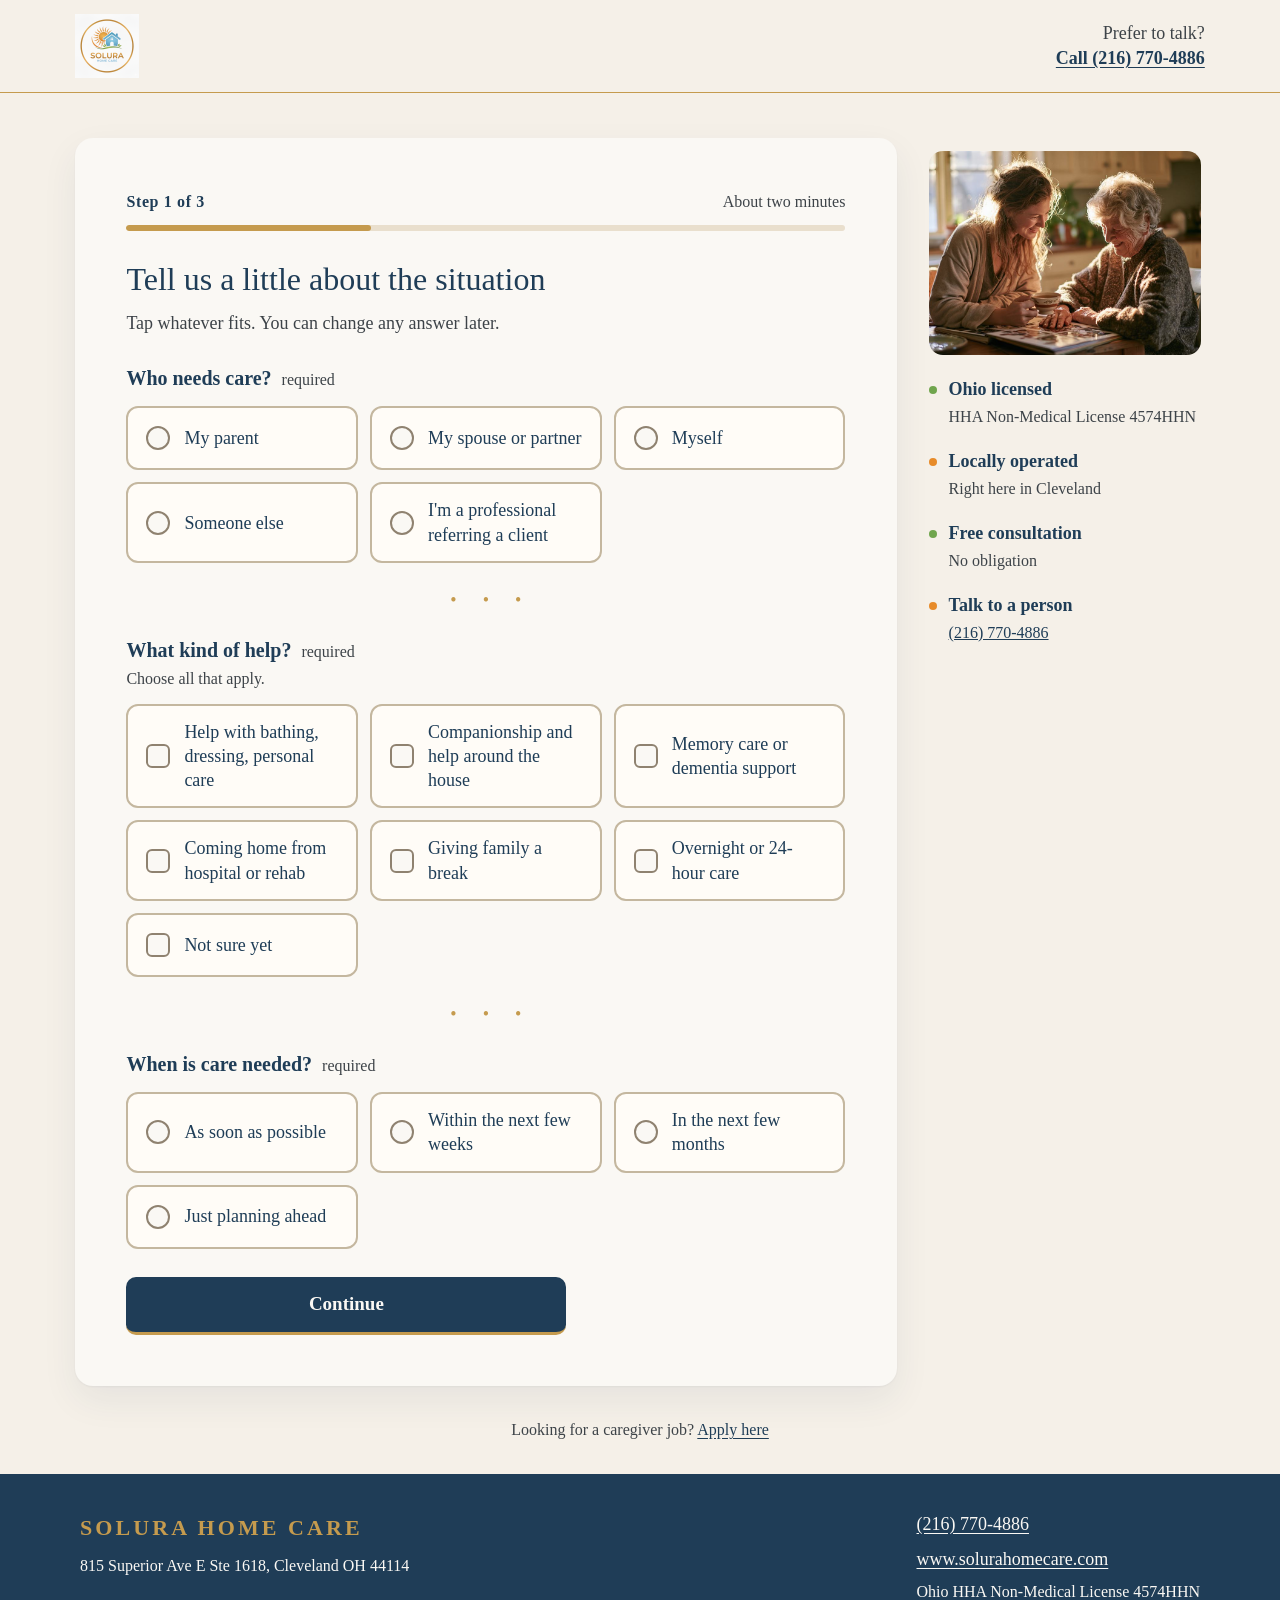
==== care/index.html @ 828681bd "Consent by submitting, in small print (B-1007-117) The opt-in text-updates checkbox is gone. A small" ====
<!DOCTYPE html>
<html lang="en">
<head>
<meta charset="utf-8">
<meta name="viewport" content="width=device-width, initial-scale=1">
<title>Care Inquiry | Solura Home Care</title>
<meta name="description" content="Tell us a little about the situation and a real person from our Cleveland office will reach out, usually the same day.">
<meta name="robots" content="noindex">
<style>
  *, *::before, *::after { box-sizing: border-box; }
  html { -webkit-text-size-adjust: 100%; }
  body { margin: 0; background: #f5f0e8; color: #3d4348; font-family: Georgia, 'Times New Roman', serif; font-size: 18px; line-height: 1.6; }
  a { color: #1f3d57; } a:hover { color: #183148; }
  [hidden] { display: none !important; }

  .hdr { max-width: 1232px; margin: 0 auto; padding: 14px clamp(16px, 4vw, 56px); display: flex; flex-wrap: wrap; align-items: center; justify-content: space-between; gap: 10px 24px; }
  .hdr img { display: block; width: clamp(124px, 13vw, 172px); height: auto; }
  .hdr p { margin: 0; font-size: 18px; line-height: 1.4; text-align: right; }
  .hdr a { font-weight: bold; text-decoration: underline; text-underline-offset: 3px; }
  .goldline { height: 1px; background: #C59B4E; }

  main { max-width: 1232px; margin: 0 auto; padding: clamp(16px, 3.5vw, 48px) clamp(16px, 4vw, 56px) 28px; display: flex; flex-wrap: wrap; gap: 28px; align-items: flex-start; }
  .card { flex: 999 1 560px; min-width: 0; background: #faf8f4; border-radius: 18px; padding: clamp(22px, 4vw, 52px); box-shadow: 0 1px 2px rgba(31,61,87,.05), 0 14px 36px rgba(31,61,87,.07); display: flex; flex-direction: column; gap: 28px; }
  .screen { display: flex; flex-direction: column; gap: 28px; }

  .steprow { display: flex; flex-wrap: wrap; align-items: center; justify-content: space-between; gap: 12px; }
  .stepmeta { display: flex; flex-wrap: wrap; justify-content: space-between; align-items: baseline; gap: 8px 16px; }
  .steplabel { font-size: 16px; font-weight: bold; letter-spacing: .04em; color: #1f3d57; }
  .stephint { font-size: 16px; }
  .bar { height: 6px; background: #e9dfcd; border-radius: 999px; overflow: hidden; margin-top: 10px; }
  .bar > div { height: 100%; background: #C59B4E; border-radius: 999px; transition: width .4s ease; }

  h1 { margin: 0; font-size: clamp(28px, 4.5vw, 32px); line-height: 1.25; font-weight: normal; color: #1f3d57; }
  h2 { margin: 0; font-size: 24px; font-weight: normal; color: #1f3d57; }
  .sub { margin: 0; font-size: 18px; }
  fieldset { border: none; margin: 0; padding: 0; min-width: 0; }
  legend { padding: 0; margin: 0 0 14px; font-size: 20px; font-weight: bold; line-height: 1.35; color: #1f3d57; }
  legend .opt, label .opt { margin-left: 10px; font-size: 16px; font-weight: normal; color: #3d4348; }
  legend .opt2 { display: block; margin-top: 4px; font-size: 16px; font-weight: normal; color: #3d4348; }
  .dots { text-align: center; color: #C59B4E; font-size: 18px; letter-spacing: .6em; padding-left: .6em; line-height: 1; }

  .grid { display: grid; grid-template-columns: repeat(auto-fill, minmax(min(100%, 230px), 1fr)); gap: 12px; }
  .chips { display: flex; flex-wrap: wrap; gap: 12px; }
  .tap { width: 100%; min-height: 64px; display: flex; align-items: center; gap: 14px; padding: 14px 18px; border: 2px solid #c4b79f; background: #fffcf7; border-radius: 12px; color: #1f3d57; font-family: Georgia, 'Times New Roman', serif; font-size: 18px; line-height: 1.35; text-align: left; cursor: pointer; transition: background-color .15s, border-color .15s, box-shadow .15s, transform .1s; }
  .tap:hover { box-shadow: 0 0 0 1px #1f3d57; background: #fbf4e8; }
  .tap:focus-visible { outline: 3px solid #1f3d57; outline-offset: 3px; }
  .tap:active { transform: scale(.985); }
  .tap .box { flex: none; width: 24px; height: 24px; border-radius: 50%; border: 2px solid #8f8270; background: #faf8f4; display: flex; align-items: center; justify-content: center; }
  .tap.multi .box { border-radius: 6px; }
  .tap .box svg { display: none; }
  .tap[aria-pressed="true"] { border-color: #1f3d57; background: #f4e8d0; }
  .tap[aria-pressed="true"] .box { border-color: #1f3d57; background: #1f3d57; }
  .tap[aria-pressed="true"] .box svg { display: block; }
  .chip { width: auto; min-height: 48px; display: inline-flex; gap: 8px; padding: 10px 20px; border-radius: 999px; }
  .chip .tick { display: none; flex: none; }
  .chip[aria-pressed="true"] .tick { display: block; }

  .flabel { display: flex; flex-wrap: wrap; align-items: baseline; column-gap: 10px; row-gap: 6px; font-size: 18px; font-weight: bold; line-height: 1.4; color: #1f3d57; }
  .field { display: flex; flex-direction: column; gap: 8px; min-width: 0; }
  .helper { margin: 0; font-size: 16px; line-height: 1.5; }
  input[type=text], input[type=tel], input[type=email], textarea, select { width: 100%; min-height: 56px; padding: 13px 16px; font-family: Georgia, 'Times New Roman', serif; font-size: 18px; color: #1f3d57; background: #fffcf7; border: 1.5px solid #8f8270; border-radius: 10px; }
  textarea { min-height: 120px; line-height: 1.5; resize: vertical; }
  select { padding-right: 46px; cursor: pointer; -webkit-appearance: none; appearance: none; background-image: url("data:image/svg+xml,%3Csvg xmlns='http://www.w3.org/2000/svg' width='20' height='20' viewBox='0 0 24 24' fill='none' stroke='%231f3d57' stroke-width='2' stroke-linecap='round' stroke-linejoin='round'%3E%3Cpath d='m6 9 6 6 6-6'/%3E%3C/svg%3E"); background-repeat: no-repeat; background-position: right 14px center; }
  input:focus, textarea:focus, select:focus { outline: 3px solid #1f3d57; outline-offset: 2px; }
  [aria-invalid="true"] { border: 3px solid #9a4510 !important; }
  .ferr { display: flex; gap: 10px; align-items: flex-start; margin: 2px 0 0; font-size: 17px; line-height: 1.45; font-weight: bold; color: #9a4510; }
  .ferr svg { flex: none; margin-top: 1px; }
  .f2 { display: grid; grid-template-columns: repeat(auto-fit, minmax(min(100%, 220px), 1fr)); gap: 22px 20px; }

  .notice { display: flex; gap: 14px; align-items: flex-start; background: #f3ead9; border-radius: 12px; padding: 16px 18px; }
  .notice svg { flex: none; margin-top: 2px; }
  .notice p { margin: 0; font-size: 18px; line-height: 1.6; }

  .cta { width: min(100%, 440px); min-height: 58px; padding: 14px 24px; background: #1f3d57; color: #faf8f4; border: none; border-bottom: 3px solid #C59B4E; border-radius: 10px; font-family: Georgia, 'Times New Roman', serif; font-size: 19px; font-weight: bold; line-height: 1.3; cursor: pointer; }
  .cta:hover { background: #183148; }
  .cta:focus-visible { outline: 3px solid #1f3d57; outline-offset: 3px; }
  .cta:active { transform: translateY(1px); }
  .cta:disabled { opacity: .6; cursor: not-allowed; }
  .cta.wide { width: 100%; min-height: 60px; }
  .backbtn { min-height: 48px; padding: 10px 18px 10px 14px; background: transparent; border: 1.5px solid #1f3d57; border-radius: 10px; color: #1f3d57; font-family: Georgia, 'Times New Roman', serif; font-size: 18px; display: inline-flex; align-items: center; gap: 8px; cursor: pointer; }
  .backbtn:hover { background: #f1e9da; }
  .backbtn:focus-visible { outline: 3px solid #1f3d57; outline-offset: 3px; }
  .finebelow { margin: 0; text-align: center; font-size: 16px; line-height: 1.5; }

  .consentline { margin: 0; text-align: center; font-size: 13px; line-height: 1.6; color: #8a8f94; max-width: 36em; align-self: center; }

  .callbtn { width: min(100%, 440px); min-height: 62px; padding: 14px 24px; background: #1f3d57; color: #faf8f4 !important; border-bottom: 3px solid #C59B4E; border-radius: 10px; font-size: 20px; font-weight: bold; text-decoration: none; display: flex; align-items: center; justify-content: center; gap: 12px; }
  .callbtn:hover { background: #183148; }
  .steps3 { list-style: none; margin: 0; padding: 0; display: flex; flex-direction: column; gap: 14px; }
  .steps3 li { display: flex; gap: 16px; align-items: center; }
  .steps3 .n { flex: none; width: 44px; height: 44px; border-radius: 50%; background: #f4e8d0; border: 2px solid #C59B4E; display: flex; align-items: center; justify-content: center; font-size: 18px; font-weight: bold; color: #1f3d57; }
  .steps3 span:last-child { font-size: 18px; line-height: 1.5; color: #1f3d57; }
  .donephoto { width: min(100%, 520px); aspect-ratio: 16 / 9; border-radius: 14px; overflow: hidden; }
  .donephoto img { width: 100%; height: 100%; object-fit: cover; display: block; }

  aside { flex: 1 1 280px; min-width: 0; display: flex; flex-direction: column; gap: 22px; padding: clamp(4px, 1vw, 14px) 4px; }
  .trustphoto { width: 100%; aspect-ratio: 4 / 3; border-radius: 14px; overflow: hidden; }
  .trustphoto img { width: 100%; height: 100%; object-fit: cover; display: block; }
  .trust { list-style: none; margin: 0; padding: 0; display: grid; grid-template-columns: repeat(auto-fit, minmax(160px, 1fr)); gap: 18px 20px; }
  .trust li { display: flex; gap: 12px; align-items: flex-start; }
  .trust .dot { flex: none; width: 8px; height: 8px; border-radius: 50%; margin-top: 9px; }
  .trust b { display: block; font-size: 18px; line-height: 1.4; color: #1f3d57; }
  .trust small { font-size: 16px; line-height: 1.5; color: #3d4348; }

  .careers { margin: 0 auto; padding: 4px 16px 32px; text-align: center; font-size: 16px; line-height: 1.5; }
  .careers a { text-decoration: underline; text-underline-offset: 3px; }
  .sitefoot { background: #1f3d57; color: #faf8f4; padding: 36px clamp(20px, 4vw, 56px); }
  .sitefoot .in { max-width: 1120px; margin: 0 auto; display: flex; flex-wrap: wrap; justify-content: space-between; gap: 20px 40px; }
  .sitefoot .mark { margin: 0; font-size: 22px; font-weight: bold; letter-spacing: .14em; color: #C59B4E; }
  .sitefoot p, .sitefoot span { margin: 0; font-size: 16px; line-height: 1.6; color: #faf8f4; }
  .sitefoot a { color: #faf8f4; text-decoration: underline; text-underline-offset: 3px; }
  .hp { position: absolute !important; left: -10000px; width: 1px; height: 1px; overflow: hidden; }
  @media (prefers-reduced-motion: reduce) { * { transition: none !important; } }
</style>
</head>
<body>
<header class="hdr">
  <a href="https://solurahomecare.com" aria-label="Solura Home Care home" style="line-height:0"><img src="https://solurahomecare.com/wp-content/uploads/2026/01/Solura.png" alt="Solura Home Care" onerror="this.onerror=null;this.src='/logo.png';this.style.width='64px'"></a>
  <p><span style="display:block">Prefer to talk?</span><a href="tel:+12167704886">Call (216) 770-4886</a></p>
</header>
<div class="goldline"></div>

<main>
  <section class="card" aria-label="Care inquiry form">

    <div id="backrow" class="steprow" hidden>
      <button type="button" class="backbtn" id="btn-back"><svg width="16" height="16" viewBox="0 0 16 16" aria-hidden="true"><path d="M10 3L5 8l5 5" fill="none" stroke="#1f3d57" stroke-width="2" stroke-linecap="round" stroke-linejoin="round"></path></svg>Back</button>
      <span style="font-size:16px">Your answers are saved.</span>
    </div>

    <div id="progress">
      <div class="stepmeta">
        <span class="steplabel" id="steplabel">Step 1 of 3</span>
        <span class="stephint" id="stephint">About two minutes</span>
      </div>
      <div class="bar" role="progressbar" aria-label="Form progress" aria-valuemin="1" aria-valuemax="3" aria-valuenow="1"><div id="barfill" style="width:34%"></div></div>
    </div>

    <!-- STEP 1 -->
    <div class="screen" id="step1">
      <div>
        <h1>Tell us a little about the situation</h1>
        <p class="sub" style="margin-top:10px">Tap whatever fits. You can change any answer later.</p>
      </div>
      <fieldset>
        <legend>Who needs care?<span class="opt">required</span></legend>
        <div class="grid" role="radiogroup" id="g-recipient"></div>
        <div id="e-recipient"></div>
      </fieldset>
      <div class="dots" aria-hidden="true">• • •</div>
      <fieldset>
        <legend>What kind of help?<span class="opt">required</span><span class="opt2">Choose all that apply.</span></legend>
        <div class="grid" id="g-needs"></div>
        <div id="e-needs"></div>
      </fieldset>
      <div class="dots" aria-hidden="true">• • •</div>
      <fieldset>
        <legend>When is care needed?<span class="opt">required</span></legend>
        <div class="grid" role="radiogroup" id="g-timeline"></div>
        <div id="e-timeline"></div>
      </fieldset>
      <button type="button" class="cta" id="btn-next1">Continue</button>
    </div>

    <!-- STEP 2 -->
    <div class="screen" id="step2" hidden>
      <div>
        <h1>A few quick details</h1>
        <p class="sub" style="margin-top:10px">This helps us come to the call prepared.</p>
      </div>
      <div style="display:flex;flex-direction:column;gap:14px">
        <div class="field">
          <label class="flabel" for="i-zip"><span>ZIP code of the person needing care</span><span class="opt">required</span></label>
          <p class="helper">So we can match you with a caregiver nearby.</p>
          <input id="i-zip" name="zip" type="text" inputmode="numeric" maxlength="5" autocomplete="postal-code" style="max-width:200px">
          <div id="e-zip"></div>
        </div>
        <div class="notice" id="oo-area" role="status" hidden>
          <svg width="26" height="26" viewBox="0 0 26 26" aria-hidden="true"><circle cx="13" cy="13" r="11.5" fill="none" stroke="#1f3d57" stroke-width="2"></circle><path d="M13 12v6" stroke="#1f3d57" stroke-width="2.2" stroke-linecap="round"></path><circle cx="13" cy="8.2" r="1.4" fill="#1f3d57"></circle></svg>
          <p>That area may be outside where we currently provide care. Please send your request anyway, and we'll let you know what we can do or point you toward someone who can help.</p>
        </div>
      </div>
      <div class="dots" aria-hidden="true">• • •</div>
      <fieldset>
        <legend>Roughly how much help?<span class="opt">required</span></legend>
        <div class="grid" role="radiogroup" id="g-hours"></div>
        <div id="e-hours"></div>
      </fieldset>
      <div class="dots" aria-hidden="true">• • •</div>
      <fieldset>
        <legend>How will care be paid for?<span class="opt">optional</span><span class="opt2">This just helps us prepare for our call.</span></legend>
        <div class="grid" role="radiogroup" id="g-payment"></div>
      </fieldset>
      <div class="dots" aria-hidden="true">• • •</div>
      <fieldset>
        <legend style="font-size:18px">Conditions or diagnoses<span class="opt">optional</span><span class="opt2">Choose any that apply. Naming them helps us prepare.</span></legend>
        <div class="chips" id="g-cond"></div>
      </fieldset>
      <button type="button" class="cta" id="btn-next2">Continue</button>
    </div>

    <!-- STEP 3 -->
    <div class="screen" id="step3" hidden>
      <div>
        <h1>How can we reach you?</h1>
        <p class="sub" style="margin-top:10px">We'll only use this to talk with you about care.</p>
      </div>
      <div class="f2">
        <div class="field"><label class="flabel" for="i-first"><span>First name</span><span class="opt">required</span></label><input id="i-first" name="first_name" type="text" autocomplete="given-name" maxlength="60"><div id="e-first"></div></div>
        <div class="field"><label class="flabel" for="i-last"><span>Last name</span><span class="opt">required</span></label><input id="i-last" name="last_name" type="text" autocomplete="family-name" maxlength="60"><div id="e-last"></div></div>
      </div>
      <div class="field"><label class="flabel" for="i-phone"><span>Mobile phone</span><span class="opt">required</span></label><input id="i-phone" name="phone" type="tel" inputmode="tel" autocomplete="tel-national" maxlength="14" style="max-width:320px"><div id="e-phone"></div></div>
      <div class="field"><label class="flabel" for="i-email"><span>Email (optional)</span></label><input id="i-email" name="email" type="email" inputmode="email" autocomplete="email" maxlength="120" style="max-width:440px"><div id="e-email"></div></div>
      <div id="pt-wrap" style="display:flex;flex-direction:column;gap:14px">
        <div class="dots" aria-hidden="true">• • •</div>
        <div>
          <p style="margin:0;font-size:18px;font-weight:bold;line-height:1.4;color:#1f3d57">Who we'd be caring for <span class="opt">optional</span></p>
          <p class="helper" style="margin-top:4px">So we know who to ask about when we call.</p>
        </div>
        <div class="f2">
          <div class="field"><label class="flabel" for="i-ptfirst"><span>Their first name</span></label><input id="i-ptfirst" type="text" autocomplete="off" maxlength="60"></div>
          <div class="field"><label class="flabel" for="i-ptlast"><span>Their last name</span></label><input id="i-ptlast" type="text" autocomplete="off" maxlength="60"></div>
        </div>
      </div>
      <fieldset>
        <legend style="font-size:18px">Best time to reach you<span class="opt">optional</span></legend>
        <div class="chips" role="radiogroup" id="g-best"></div>
      </fieldset>
      <div class="field"><label class="flabel" for="i-notes"><span>Anything you'd like us to know?</span><span class="opt">optional</span></label><textarea id="i-notes" name="notes" rows="4" maxlength="1200"></textarea></div>
      <div class="hp" aria-hidden="true"><label for="i-website">Website</label><input id="i-website" name="website" type="text" tabindex="-1" autocomplete="off"></div>
      <div id="e-send"></div>
      <div style="display:flex;flex-direction:column;gap:12px">
        <button type="button" class="cta wide" id="btn-submit">Request my free care consultation</button>
        <p class="finebelow">Free and no obligation. We never share your information.</p>
        <p class="consentline">By submitting, you agree that Solura Home Care may call, email, or text you about your inquiry. Message frequency varies, message and data rates may apply. Reply STOP to any text to opt out, HELP for help.</p>
      </div>
    </div>

    <!-- REFERRAL -->
    <div class="screen" id="referral" hidden>
      <div class="steprow">
        <button type="button" class="backbtn" id="btn-refback"><svg width="16" height="16" viewBox="0 0 16 16" aria-hidden="true"><path d="M10 3L5 8l5 5" fill="none" stroke="#1f3d57" stroke-width="2" stroke-linecap="round" stroke-linejoin="round"></path></svg>Back</button>
        <span class="steplabel">For professionals</span>
      </div>
      <div>
        <h1>Refer a client</h1>
        <p class="sub" style="margin-top:10px">Thanks for thinking of us. Share a few details and we'll take it from here.</p>
      </div>
      <div class="f2" style="grid-template-columns:repeat(auto-fit, minmax(min(100%, 240px), 1fr))">
        <div class="field"><label class="flabel" for="i-refname"><span>Your name</span><span class="opt">required</span></label><input id="i-refname" type="text" autocomplete="name" maxlength="120"><div id="e-refname"></div></div>
        <div class="field"><label class="flabel" for="i-reforg"><span>Organization</span><span class="opt">required</span></label><input id="i-reforg" type="text" autocomplete="organization" maxlength="120"><div id="e-reforg"></div></div>
        <div class="field"><label class="flabel" for="i-refphone"><span>Your phone</span><span class="opt">required</span></label><input id="i-refphone" type="tel" inputmode="tel" maxlength="14"><div id="e-refphone"></div></div>
        <div class="field"><label class="flabel" for="i-refclient"><span>Client first name</span><span class="opt">required</span></label><input id="i-refclient" type="text" maxlength="120"><div id="e-refclient"></div></div>
      </div>
      <fieldset>
        <legend style="font-size:18px">What does the client need?<span class="opt">optional</span><span class="opt2">Choose all that apply.</span></legend>
        <div class="chips" id="g-refneeds"></div>
      </fieldset>
      <div class="field"><label class="flabel" for="i-refnote"><span>Note</span><span class="opt">optional</span></label><p class="helper">Discharge date, schedule, or anything that helps us prepare.</p><textarea id="i-refnote" rows="4" maxlength="1200"></textarea></div>
      <div id="e-refsend"></div>
      <div style="display:flex;flex-direction:column;gap:12px">
        <button type="button" class="cta" id="btn-refsubmit">Send referral</button>
        <p style="margin:0;font-size:16px;line-height:1.5">We'll call you back promptly.</p>
      </div>
    </div>

    <!-- REFERRAL DONE -->
    <div class="screen" id="refdone" hidden>
      <div class="dots" aria-hidden="true" style="text-align:left;padding-left:0">• • •</div>
      <div>
        <h1 id="refdone-title">Thank you.</h1>
        <p class="sub" style="margin-top:14px;max-width:36em" id="refdone-body">Your referral came through. We'll call you back promptly to talk through next steps.</p>
        <p class="sub" style="margin-top:10px">If it's time-sensitive, you're welcome to call us directly.</p>
      </div>
      <a class="callbtn" href="tel:+12167704886"><svg width="20" height="20" viewBox="0 0 24 24" aria-hidden="true"><path d="M6.6 10.8a15.2 15.2 0 006.6 6.6l2.2-2.2a1 1 0 011-.25 11.4 11.4 0 003.6.57 1 1 0 011 1V20a1 1 0 01-1 1A17 17 0 013 4a1 1 0 011-1h3.5a1 1 0 011 1c0 1.25.2 2.45.57 3.57a1 1 0 01-.25 1z" fill="#C59B4E"></path></svg>Call us now: (216) 770-4886</a>
      <button type="button" class="backbtn" id="btn-refanother" style="align-self:flex-start">Refer another client</button>
    </div>

    <!-- DONE -->
    <div class="screen" id="done" hidden aria-live="polite">
      <div class="dots" aria-hidden="true" style="text-align:left;padding-left:0">• • •</div>
      <div>
        <h1 id="done-title" style="font-size:clamp(30px, 5vw, 36px)">Thank you.</h1>
        <div style="display:flex;flex-direction:column;gap:18px;margin-top:14px">
          <div class="donephoto"><img src="/images/team-photo.jpg" alt="Warm, friendly faces from a Cleveland home care office" loading="lazy"></div>
          <p class="sub" style="max-width:34em">One of our client advocates will reach out shortly. During business hours that's usually the same day.</p>
        </div>
      </div>
      <div style="display:flex;flex-direction:column;gap:10px">
        <p style="margin:0;font-size:16px">Would you rather not wait?</p>
        <a class="callbtn" href="tel:+12167704886"><svg width="20" height="20" viewBox="0 0 24 24" aria-hidden="true"><path d="M6.6 10.8a15.2 15.2 0 006.6 6.6l2.2-2.2a1 1 0 011-.25 11.4 11.4 0 003.6.57 1 1 0 011 1V20a1 1 0 01-1 1A17 17 0 013 4a1 1 0 011-1h3.5a1 1 0 011 1c0 1.25.2 2.45.57 3.57a1 1 0 01-.25 1z" fill="#C59B4E"></path></svg>Call us now: (216) 770-4886</a>
      </div>
      <div class="goldline" style="opacity:.7"></div>
      <div style="display:flex;flex-direction:column;gap:18px">
        <h2>What happens next</h2>
        <ol class="steps3">
          <li><span class="n" aria-hidden="true">1</span><span>A quick call to understand your situation.</span></li>
          <li><span class="n" aria-hidden="true">2</span><span>A free in-home visit.</span></li>
          <li><span class="n" aria-hidden="true">3</span><span>A personalized care plan.</span></li>
        </ol>
      </div>
      <div class="dots" aria-hidden="true">• • •</div>
      <p style="margin:0;text-align:center;font-size:19px;font-style:italic;line-height:1.6;color:#1f3d57">No rush at all. We're here whenever you're ready.</p>
    </div>
  </section>

  <aside aria-label="About Solura Home Care" id="aside">
    <div class="trustphoto"><img src="/images/trust-photo.jpg" alt="A caregiver and an older woman share tea and look through a photo album at a kitchen table" loading="lazy"></div>
    <ul class="trust">
      <li><span class="dot" style="background:#70A54D"></span><span><b>Ohio licensed</b><small>HHA Non-Medical License 4574HHN</small></span></li>
      <li><span class="dot" style="background:#E78B29"></span><span><b>Locally operated</b><small>Right here in Cleveland</small></span></li>
      <li><span class="dot" style="background:#70A54D"></span><span><b>Free consultation</b><small>No obligation</small></span></li>
      <li><span class="dot" style="background:#E78B29"></span><span><b>Talk to a person</b><small><a href="tel:+12167704886">(216) 770-4886</a></small></span></li>
    </ul>
  </aside>
</main>

<p class="careers">Looking for a caregiver job? <a href="https://apply.solurahomecare.com/Solura_Application_Form.html?src=GNG6XK">Apply here</a></p>
<footer class="sitefoot">
  <div class="in">
    <div style="display:flex;flex-direction:column;gap:8px">
      <p class="mark">SOLURA HOME CARE</p>
      <p>815 Superior Ave E Ste 1618, Cleveland OH 44114</p>
    </div>
    <div style="display:flex;flex-direction:column;gap:6px">
      <a href="tel:+12167704886">(216) 770-4886</a>
      <a href="https://solurahomecare.com">www.solurahomecare.com</a>
      <span>Ohio HHA Non-Medical License 4574HHN</span>
    </div>
  </div>
</footer>

<script>
(function(){
  'use strict';
  var qs=new URLSearchParams(location.search);
  var CODE=qs.get('c')||'';
  // The queue lives on our own Cloudflare worker; this page holds no
  // credentials and touches no sheet. Bake the worker origin below
  // (e.g. 'https://solura-track.meir-865.workers.dev') and links need
  // only ?c=code, like the hiring application. Until then the link's
  // short w= (name.account) expands to the workers.dev address.
  var WORKER_DEFAULT='https://falling-rain-de79.meir-865.workers.dev';
  var WORKER_ACCOUNT='meir-865'; // our Cloudflare subdomain (same as the hiring webhook)
  function expandWorker(w){
    w=String(w||'').replace(/\/+$/,'').trim();
    if(!w)return '';
    if(/^https:\/\//i.test(w))return w;
    if(/^[a-z0-9-]+$/i.test(w))return 'https://'+w+'.'+WORKER_ACCOUNT+'.workers.dev'; // bare name → our account
    if(/^[a-z0-9.-]+$/i.test(w))return 'https://'+w+(/\.workers\.dev$/i.test(w)?'':'.workers.dev');
    return '';
  }
  var WORKER=expandWorker(qs.get('w'))||WORKER_DEFAULT.replace(/\/+$/,'');
  // Consent is given by SUBMITTING: the line under the button says so
  // plainly, with frequency, rates, and STOP language. The version string
  // records which consent mechanism + wording was live at submission.
  var SMS_CONSENT_VERSION='sms-v2-submit-2026-10';

  // Option lists: [value for the sheet, label shown]. Sheet-side the labels
  // land in cells Meir reads, so labels travel, codes stay here.
  var RECIP=[['Parent','My parent'],['Spouse','My spouse or partner'],['Self','Myself'],['Other family','Someone else'],['Client/Patient',"I'm a professional referring a client"]];
  var NEEDS=[['Personal care','Help with bathing, dressing, personal care'],['Companionship','Companionship and help around the house'],['Memory care','Memory care or dementia support'],['Hospital/rehab return','Coming home from hospital or rehab'],['Respite','Giving family a break'],['Overnight/24-hour','Overnight or 24-hour care'],['Not sure yet','Not sure yet']];
  var TIMELINE=[['ASAP','As soon as possible'],['Next few weeks','Within the next few weeks'],['Next few months','In the next few months'],['Planning ahead','Just planning ahead']];
  var HOURS=[['A few hours a week','A few hours a week'],['Several hours most days','Several hours most days'],['Full days or overnights','Full days or overnights'],['Not sure','Not sure']];
  var PAY=[['Private pay','Paying privately'],['LTC insurance','Long-term care insurance'],['VA benefits','VA benefits'],['Not sure yet','Not sure yet'],['Medicaid or other','Medicaid or other']];
  var TIMES=[['Morning','Morning'],['Afternoon','Afternoon'],['Evening','Evening'],['Anytime','Anytime']];
  // Values are the PORTAL's condition keys: they land in the same
  // mentioned_conditions column the dashboard's picker writes, feed the
  // conditions engine, and later drive the assessment questions.
  var CONDS=[['dementia',"Dementia or Alzheimer's"],['parkinsons',"Parkinson's disease"],['stroke','Stroke recovery'],['chf','A heart condition'],['copd','COPD or breathing issues'],['diabetes','Diabetes'],['arthritis','Arthritis or joint pain'],['postsurg','Recovering from surgery'],['fall','Falls or fall risk'],['cancer','Cancer care']];
  var MISSING_PHONE='Please add a phone number so we can reach you.';
  var SHORT_PHONE='That number looks a little short. Please check that it has all 10 digits.';

  var st={recipient:null,needs:[],timeline:null,hours:null,payment:null,best:null,conds:[],refNeeds:[],cameFrom:'step1'};
  function el(id){return document.getElementById(id);}
  function digits(v){return String(v).replace(/\D/g,'').length;}
  function fmtPhone(v){
    var d=String(v).replace(/\D/g,'');
    if(d.length===11&&d[0]==='1')d=d.slice(1);
    d=d.slice(0,10);
    if(!d)return '';
    if(d.length<4)return '('+d;
    if(d.length<7)return '('+d.slice(0,3)+') '+d.slice(3);
    return '('+d.slice(0,3)+') '+d.slice(3,6)+'-'+d.slice(6);
  }
  var ERR_SVG='<svg width="22" height="22" viewBox="0 0 22 22" aria-hidden="true"><circle cx="11" cy="11" r="10" fill="#9a4510"></circle><path d="M11 6v6" stroke="#faf8f4" stroke-width="2.4" stroke-linecap="round"></path><circle cx="11" cy="15.8" r="1.4" fill="#faf8f4"></circle></svg>';
  function setErr(id,msg){
    var host=el(id);if(!host)return;
    host.innerHTML=msg?('<p class="ferr" role="alert">'+ERR_SVG+'<span></span></p>'):'';
    if(msg)host.querySelector('span').textContent=msg;
  }
  function markField(id,on){var f=el(id);if(f){if(on)f.setAttribute('aria-invalid','true');else f.removeAttribute('aria-invalid');}}

  // ── tap cards + chips ──
  function renderGroup(hostId,opts,key,multi,chip,extra){
    var host=el(hostId);if(!host)return;
    host.innerHTML='';
    opts.forEach(function(o){
      var b=document.createElement('button');
      b.type='button';
      b.className=chip?'tap chip':(multi?'tap multi':'tap');
      var sel=multi?st[key].indexOf(o[0])>-1:st[key]===o[0];
      b.setAttribute('aria-pressed',sel?'true':'false');
      b.innerHTML=chip
        ?('<svg class="tick" width="16" height="16" viewBox="0 0 14 14" fill="none" aria-hidden="true"><path d="M2.5 7.5l3 3 6-7" stroke="#1f3d57" stroke-width="2.4" stroke-linecap="round" stroke-linejoin="round"></path></svg><span></span>')
        :('<span class="box" aria-hidden="true"><svg width="14" height="14" viewBox="0 0 14 14" fill="none"><path d="M2.5 7.5l3 3 6-7" stroke="#faf8f4" stroke-width="2.2" stroke-linecap="round" stroke-linejoin="round"></path></svg></span><span></span>');
      b.querySelector('span:last-child').textContent=o[1];
      b.addEventListener('click',function(){
        if(multi){
          var i=st[key].indexOf(o[0]);
          if(i>-1)st[key].splice(i,1);else st[key].push(o[0]);
        }else{
          st[key]=(st[key]===o[0]&&(chip||key==='payment'))?null:o[0]; // optional singles un-tap
        }
        if(extra&&extra.onPick)extra.onPick(o[0]);
        renderGroup(hostId,opts,key,multi,chip,extra);
        if(extra&&extra.errId)setErr(extra.errId,'');
      });
      host.appendChild(b);
    });
  }
  function renderAll(){
    renderGroup('g-recipient',RECIP,'recipient',false,false,{errId:'e-recipient',onPick:function(v){
      if(v==='Client/Patient'){st.cameFrom=cur;show('referral');}
      // Asking for themselves → no "their name" field on step 2
      var pw=el('pt-wrap');if(pw)pw.hidden=(v==='Self');
    }});
    renderGroup('g-needs',NEEDS,'needs',true,false,{errId:'e-needs'});
    renderGroup('g-timeline',TIMELINE,'timeline',false,false,{errId:'e-timeline'});
    renderGroup('g-hours',HOURS,'hours',false,false,{errId:'e-hours'});
    renderGroup('g-payment',PAY,'payment',false,false,{});
    renderGroup('g-best',TIMES,'best',false,true,{});
    renderGroup('g-cond',CONDS,'conds',true,true,{});
    renderGroup('g-refneeds',NEEDS,'refNeeds',true,true,{});
  }

  // ── screens ──
  var cur='step1';
  var STEPNUM={step1:1,step2:2,step3:3};
  function show(screen){
    ['step1','step2','step3','referral','refdone','done'].forEach(function(s){el(s).hidden=(s!==screen);});
    cur=screen;
    var n=STEPNUM[screen]||0;
    el('progress').hidden=!n;
    el('backrow').hidden=!(n>1);
    if(n){
      el('steplabel').textContent='Step '+n+' of 3';
      el('stephint').textContent=['','About two minutes','Halfway there','Last step'][n];
      el('barfill').style.width=['0%','34%','67%','100%'][n];
      el('barfill').parentNode.setAttribute('aria-valuenow',String(n));
    }
    try{window.scrollTo({top:0,behavior:'smooth'});}catch(_){window.scrollTo(0,0);}
  }

  el('btn-back').addEventListener('click',function(){show(cur==='step3'?'step2':'step1');});
  el('btn-refback').addEventListener('click',function(){
    if(st.recipient==='Client/Patient')st.recipient=null;
    renderAll();
    show(st.cameFrom||'step1');
  });
  el('btn-refanother').addEventListener('click',function(){
    el('i-refclient').value='';el('i-refnote').value='';st.refNeeds=[];renderAll();show('referral');
  });

  el('btn-next1').addEventListener('click',function(){
    var bad=false;
    if(!st.recipient){setErr('e-recipient',"Please choose one so we know who we're helping.");bad=true;}
    if(!st.needs.length){setErr('e-needs','Please choose at least one. "Not sure yet" is a fine answer.');bad=true;}
    if(!st.timeline){setErr('e-timeline','Please choose a timeframe. "Just planning ahead" is a fine answer.');bad=true;}
    if(!bad)show('step2');
  });
  el('btn-next2').addEventListener('click',function(){
    var bad=false;
    if(String(el('i-zip').value).length!==5){setErr('e-zip','Please add a 5-digit ZIP code so we know where care is needed.');markField('i-zip',true);bad=true;}
    if(!st.hours){setErr('e-hours','Please choose the closest fit. "Not sure" is fine too.');bad=true;}
    if(!bad)show('step3');
  });

  // ZIP: digits only + soft out-of-area notice (440xx / 441xx = Greater Cleveland)
  el('i-zip').addEventListener('input',function(){
    this.value=this.value.replace(/\D/g,'').slice(0,5);
    setErr('e-zip','');markField('i-zip',false);
    el('oo-area').hidden=!(this.value.length===5&&!/^44[01]/.test(this.value));
  });
  el('i-phone').addEventListener('input',function(){this.value=fmtPhone(this.value);setErr('e-phone','');markField('i-phone',false);});
  el('i-refphone').addEventListener('input',function(){this.value=fmtPhone(this.value);setErr('e-refphone','');markField('i-refphone',false);});
  [['i-first','e-first'],['i-last','e-last'],['i-email','e-email'],['i-refname','e-refname'],['i-reforg','e-reforg'],['i-refclient','e-refclient']].forEach(function(p){
    el(p[0]).addEventListener('input',function(){setErr(p[1],'');markField(p[0],false);});
  });

  // ── submit (full flow) ──
  function postIntake(payload,btn,errHost,idleLabel,onOk){
    if(!WORKER||!/^https:\/\//.test(WORKER)){
      setErr(errHost,'This link is missing its connection. Please call us at (216) 770-4886 and we will take your details right away.');return;
    }
    btn.disabled=true;btn.textContent='Sending...';
    fetch(WORKER+'/intake',{method:'POST',headers:{'Content-Type':'application/json'},body:JSON.stringify(payload)})
      .then(function(r){return r.json().catch(function(){return {};}).then(function(j){return {ok:r.ok,j:j};});})
      .then(function(res){
        if(res.ok&&res.j&&res.j.ok){onOk();}
        else{
          btn.disabled=false;btn.textContent=idleLabel;
          setErr(errHost,(res.j&&res.j.error)||'Something went wrong on our end. Please try again, or call (216) 770-4886.');
        }
      }).catch(function(){
        btn.disabled=false;btn.textContent=idleLabel;
        setErr(errHost,'We could not send that just now. Please try again, or call (216) 770-4886.');
      });
  }

  el('btn-submit').addEventListener('click',function(){
    setErr('e-send','');
    var first=el('i-first').value.trim(),last=el('i-last').value.trim();
    var phone=el('i-phone').value.trim(),email=el('i-email').value.trim();
    var bad=false;
    if(!first){setErr('e-first','Please add your first name so we know what to call you.');markField('i-first',true);bad=true;}
    if(!last){setErr('e-last','Please add your last name.');markField('i-last',true);bad=true;}
    var n=digits(phone);
    if(!n){setErr('e-phone',MISSING_PHONE);markField('i-phone',true);bad=true;}
    else if(n<10){setErr('e-phone',SHORT_PHONE);markField('i-phone',true);bad=true;}
    if(email&&!/^\S+@\S+\.\S+$/.test(email)){setErr('e-email',"That email doesn't look quite right. Please check it, or leave it blank.");markField('i-email',true);bad=true;}
    if(bad)return;
    var name=(first+' '+last).trim();
    if(!name)return; // belt and suspenders; the gate above already caught it
    if(!phone&&!email)return;
    var ptName=st.recipient==='Self'?'':(el('i-ptfirst').value.trim()+' '+el('i-ptlast').value.trim()).trim();
    var condLabels=CONDS.filter(function(c){return st.conds.indexOf(c[0])>-1;}).map(function(c){return c[1];});
    postIntake({
      code:CODE,name:name,phone:phone,email:email,
      pt:ptName,
      rel:st.recipient||'',zip:el('i-zip').value.trim(),
      notes:el('i-notes').value.trim(),
      needs:st.needs.join(', '),timeline:st.timeline||'',hours:st.hours||'',
      pay:st.payment||'',best:st.best||'',
      cond:st.conds.join(', '),condLabel:condLabels.join(', '),
      sms:'yes ('+SMS_CONSENT_VERSION+')',
      variant:'full',org:'',page:String(location.href).slice(0,300),
      hp:el('i-website').value
    },this,'e-send','Request my free care consultation',function(){
      el('done-title').textContent='Thank you, '+first+'.';
      show('done');
    });
  });

  // ── submit (referral) ──
  el('btn-refsubmit').addEventListener('click',function(){
    setErr('e-refsend','');
    var rn=el('i-refname').value.trim(),ro=el('i-reforg').value.trim();
    var rp=el('i-refphone').value.trim(),rc=el('i-refclient').value.trim();
    var bad=false;
    if(!rn){setErr('e-refname','Please add your name.');markField('i-refname',true);bad=true;}
    if(!ro){setErr('e-reforg','Please add your organization.');markField('i-reforg',true);bad=true;}
    var n=digits(rp);
    if(!n){setErr('e-refphone','Please add a phone number so we can call you back.');markField('i-refphone',true);bad=true;}
    else if(n<10){setErr('e-refphone',SHORT_PHONE);markField('i-refphone',true);bad=true;}
    if(!rc){setErr('e-refclient',"Please add your client's first name.");markField('i-refclient',true);bad=true;}
    if(bad)return;
    postIntake({
      code:CODE,name:rn,phone:rp,email:'',pt:rc,
      rel:'Client/Patient',zip:'',notes:el('i-refnote').value.trim(),
      needs:st.refNeeds.join(', '),timeline:'',hours:'',pay:'',best:'',sms:'',cond:'',condLabel:'',
      variant:'referral',org:ro,page:String(location.href).slice(0,300),
      hp:el('i-website').value
    },this,'e-refsend','Send referral',function(){
      el('refdone-title').textContent='Thank you, '+(rn.split(/\s+/)[0]||'')+'.';
      el('refdone-body').textContent='Your referral for '+(rc||'your client')+" came through. We'll call you back promptly to talk through next steps.";
      show('refdone');
    });
  });

  renderAll();
  show('step1');
})();
</script>
</body>
</html>
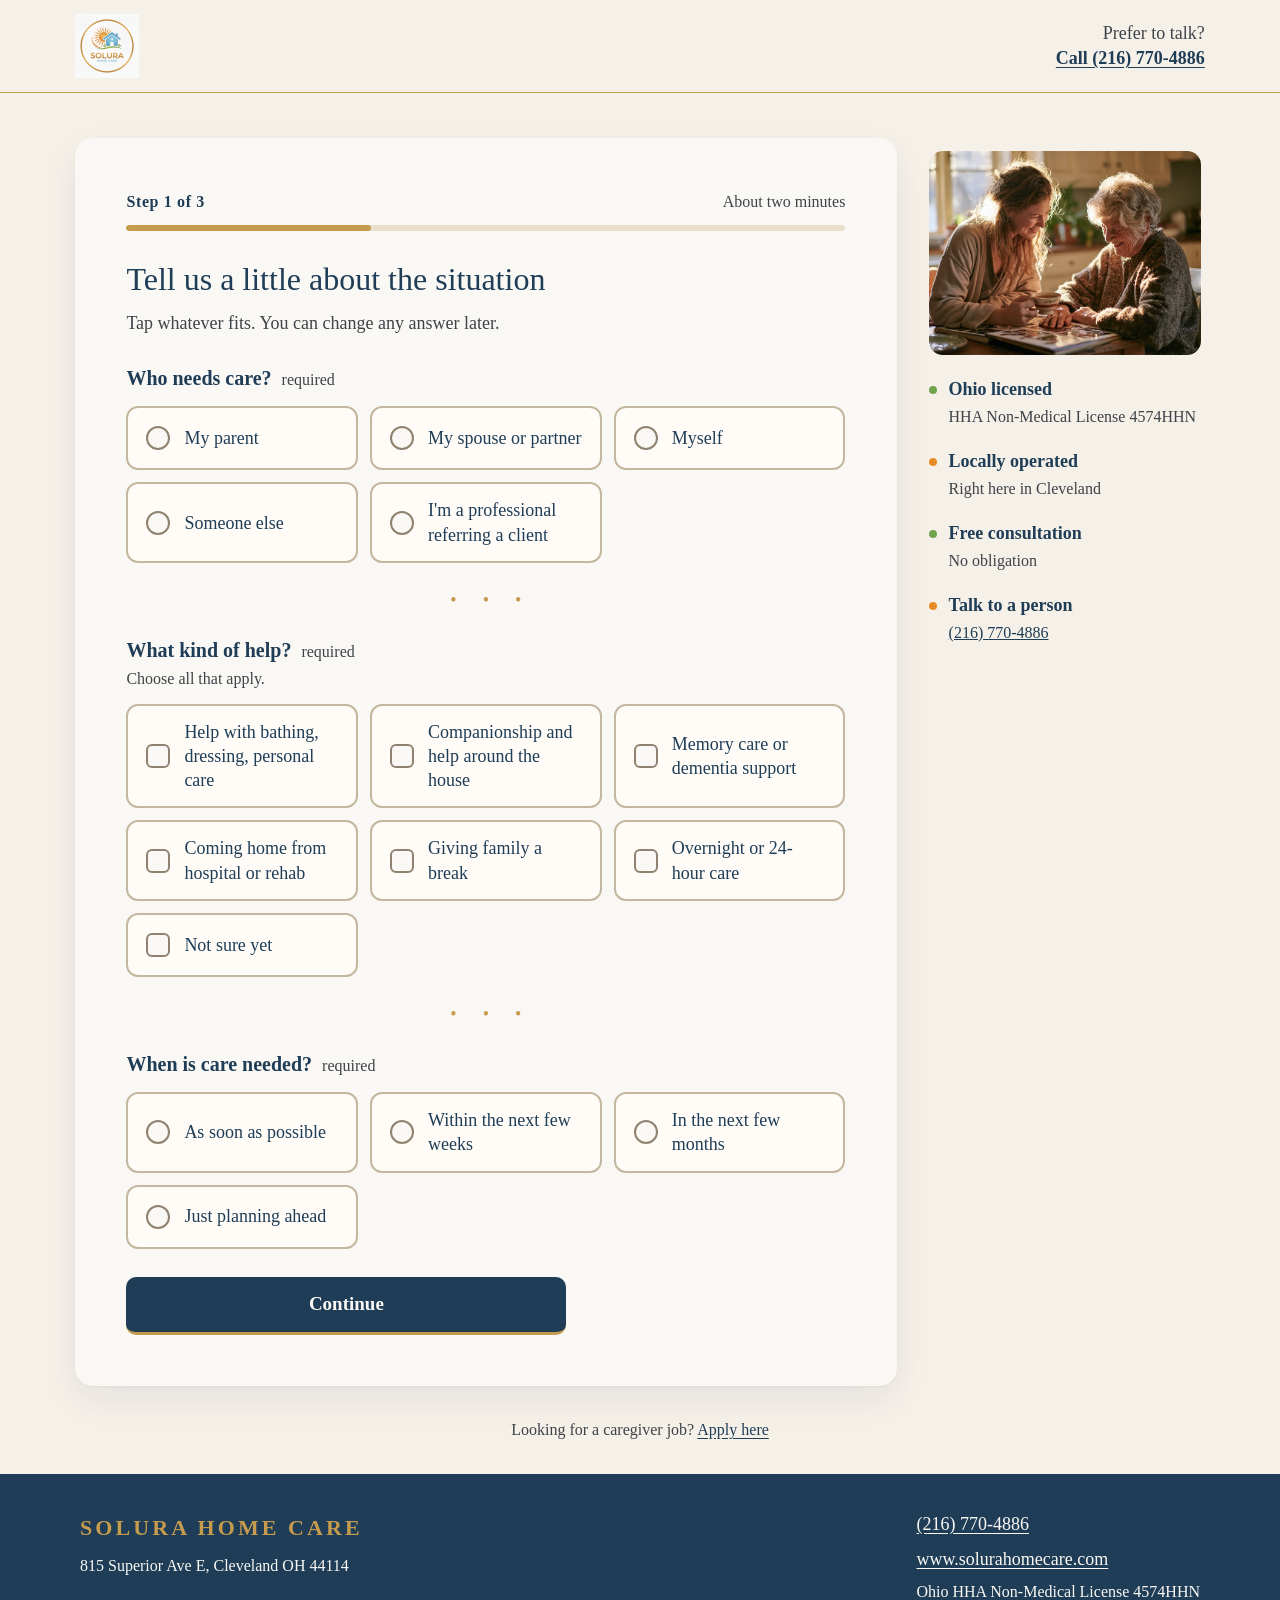
==== commit dfb6dc12: "Family form: no suite, no Medicaid option, softer health question" ====
--- a/care/index.html
+++ b/care/index.html
@@ -191,11 +191,6 @@
         <legend>How will care be paid for?<span class="opt">optional</span><span class="opt2">This just helps us prepare for our call.</span></legend>
         <div class="grid" role="radiogroup" id="g-payment"></div>
       </fieldset>
-      <div class="dots" aria-hidden="true">• • •</div>
-      <fieldset>
-        <legend style="font-size:18px">Conditions or diagnoses<span class="opt">optional</span><span class="opt2">Choose any that apply. Naming them helps us prepare.</span></legend>
-        <div class="chips" id="g-cond"></div>
-      </fieldset>
       <button type="button" class="cta" id="btn-next2">Continue</button>
     </div>
 
@@ -223,6 +218,10 @@
         </div>
       </div>
       <fieldset>
+        <legend style="font-size:18px">Any health conditions we should know about?<span class="opt">optional</span><span class="opt2">Choose any that apply, or skip this and tell us on the phone.</span></legend>
+        <div class="chips" id="g-cond"></div>
+      </fieldset>
+      <fieldset>
         <legend style="font-size:18px">Best time to reach you<span class="opt">optional</span></legend>
         <div class="chips" role="radiogroup" id="g-best"></div>
       </fieldset>
@@ -320,7 +319,7 @@
   <div class="in">
     <div style="display:flex;flex-direction:column;gap:8px">
       <p class="mark">SOLURA HOME CARE</p>
-      <p>815 Superior Ave E Ste 1618, Cleveland OH 44114</p>
+      <p>815 Superior Ave E, Cleveland OH 44114</p>
     </div>
     <div style="display:flex;flex-direction:column;gap:6px">
       <a href="tel:+12167704886">(216) 770-4886</a>
@@ -356,13 +355,52 @@
   // records which consent mechanism + wording was live at submission.
   var SMS_CONSENT_VERSION='sms-v2-submit-2026-10';
 
+  /* fill pulse: lets the office see starts and where people stop.
+     Anonymous: a random session id, the furthest step, and the last field
+     touched. No typed values ever leave the page before the person submits.
+     The pulse fires on first interaction, on step changes, on a 20s tick
+     while something changed, and (the one that matters) via sendBeacon
+     the instant the tab hides or closes, which IS the quit signal. */
+  var tp={sid:'',step:1,last:'',done:false,dirty:false,started:false};
+  try{tp.sid=sessionStorage.getItem('solura_fill_sid')||'';}catch(_){}
+  function tpSend(){
+    if(!tp.sid||!WORKER)return;
+    tp.dirty=false;
+    var body=JSON.stringify({sid:tp.sid,code:CODE,step:tp.step,last:tp.last,done:tp.done});
+    try{
+      if(navigator.sendBeacon&&navigator.sendBeacon(WORKER+'/fpulse',new Blob([body],{type:'application/json'})))return;
+    }catch(_){}
+    try{fetch(WORKER+'/fpulse',{method:'POST',headers:{'Content-Type':'application/json'},body:body,keepalive:true}).catch(function(){});}catch(_){}
+  }
+  function tpTouch(spot){
+    if(!tp.started){
+      tp.started=true;
+      if(!tp.sid){
+        tp.sid=Date.now().toString(36)+Math.random().toString(36).slice(2,8);
+        try{sessionStorage.setItem('solura_fill_sid',tp.sid);}catch(_){}
+      }
+      tp.last=spot||'';
+      tpSend(); // the "someone started" ping, sent right away
+      return;
+    }
+    if(spot)tp.last=spot;
+    tp.dirty=true;
+  }
+  document.addEventListener('visibilitychange',function(){if(document.visibilityState==='hidden'&&tp.started&&!tp.done)tpSend();});
+  window.addEventListener('pagehide',function(){if(tp.started&&!tp.done)tpSend();});
+  setInterval(function(){if(tp.dirty)tpSend();},20000);
+  document.addEventListener('focusin',function(ev){
+    var t=ev.target,FM={'i-zip':'zip','i-first':'first','i-last':'last','i-phone':'phone','i-email':'email','i-ptfirst':'ptfirst','i-ptlast':'ptlast','i-notes':'notes','i-refname':'refname','i-reforg':'reforg','i-refphone':'refphone','i-refclient':'refclient','i-refnote':'refnote'};
+    if(t&&t.id&&FM[t.id])tpTouch(FM[t.id]);
+  });
+
   // Option lists: [value for the sheet, label shown]. Sheet-side the labels
   // land in cells Meir reads, so labels travel, codes stay here.
   var RECIP=[['Parent','My parent'],['Spouse','My spouse or partner'],['Self','Myself'],['Other family','Someone else'],['Client/Patient',"I'm a professional referring a client"]];
   var NEEDS=[['Personal care','Help with bathing, dressing, personal care'],['Companionship','Companionship and help around the house'],['Memory care','Memory care or dementia support'],['Hospital/rehab return','Coming home from hospital or rehab'],['Respite','Giving family a break'],['Overnight/24-hour','Overnight or 24-hour care'],['Not sure yet','Not sure yet']];
   var TIMELINE=[['ASAP','As soon as possible'],['Next few weeks','Within the next few weeks'],['Next few months','In the next few months'],['Planning ahead','Just planning ahead']];
   var HOURS=[['A few hours a week','A few hours a week'],['Several hours most days','Several hours most days'],['Full days or overnights','Full days or overnights'],['Not sure','Not sure']];
-  var PAY=[['Private pay','Paying privately'],['LTC insurance','Long-term care insurance'],['VA benefits','VA benefits'],['Not sure yet','Not sure yet'],['Medicaid or other','Medicaid or other']];
+  var PAY=[['Private pay','Paying privately'],['LTC insurance','Long-term care insurance'],['VA benefits','VA benefits'],['Not sure yet','Not sure yet']];
   var TIMES=[['Morning','Morning'],['Afternoon','Afternoon'],['Evening','Evening'],['Anytime','Anytime']];
   // Values are the PORTAL's condition keys: they land in the same
   // mentioned_conditions column the dashboard's picker writes, feed the
@@ -406,6 +444,7 @@
         :('<span class="box" aria-hidden="true"><svg width="14" height="14" viewBox="0 0 14 14" fill="none"><path d="M2.5 7.5l3 3 6-7" stroke="#faf8f4" stroke-width="2.2" stroke-linecap="round" stroke-linejoin="round"></path></svg></span><span></span>');
       b.querySelector('span:last-child').textContent=o[1];
       b.addEventListener('click',function(){
+        tpTouch(key); // tap cards count as filling, same as typed fields
         if(multi){
           var i=st[key].indexOf(o[0]);
           if(i>-1)st[key].splice(i,1);else st[key].push(o[0]);
@@ -441,6 +480,12 @@
     ['step1','step2','step3','referral','refdone','done'].forEach(function(s){el(s).hidden=(s!==screen);});
     cur=screen;
     var n=STEPNUM[screen]||0;
+    // Reaching a new step (or the referral form) is a checkpoint worth
+    // pulsing immediately: "got to step 2" survives even a crashed tab.
+    if(tp.started){
+      if(n>tp.step){tp.step=n;tpSend();}
+      else if(screen==='referral'){tp.last='referral';tpSend();}
+    }
     el('progress').hidden=!n;
     el('backrow').hidden=!(n>1);
     if(n){
@@ -494,10 +539,11 @@
       setErr(errHost,'This link is missing its connection. Please call us at (216) 770-4886 and we will take your details right away.');return;
     }
     btn.disabled=true;btn.textContent='Sending...';
+    payload.sid=tp.sid; // ties the submission to its fill session (the worker marks it finished)
     fetch(WORKER+'/intake',{method:'POST',headers:{'Content-Type':'application/json'},body:JSON.stringify(payload)})
       .then(function(r){return r.json().catch(function(){return {};}).then(function(j){return {ok:r.ok,j:j};});})
       .then(function(res){
-        if(res.ok&&res.j&&res.j.ok){onOk();}
+        if(res.ok&&res.j&&res.j.ok){tp.done=true;tp.last='done';tpSend();onOk();}
         else{
           btn.disabled=false;btn.textContent=idleLabel;
           setErr(errHost,(res.j&&res.j.error)||'Something went wrong on our end. Please try again, or call (216) 770-4886.');
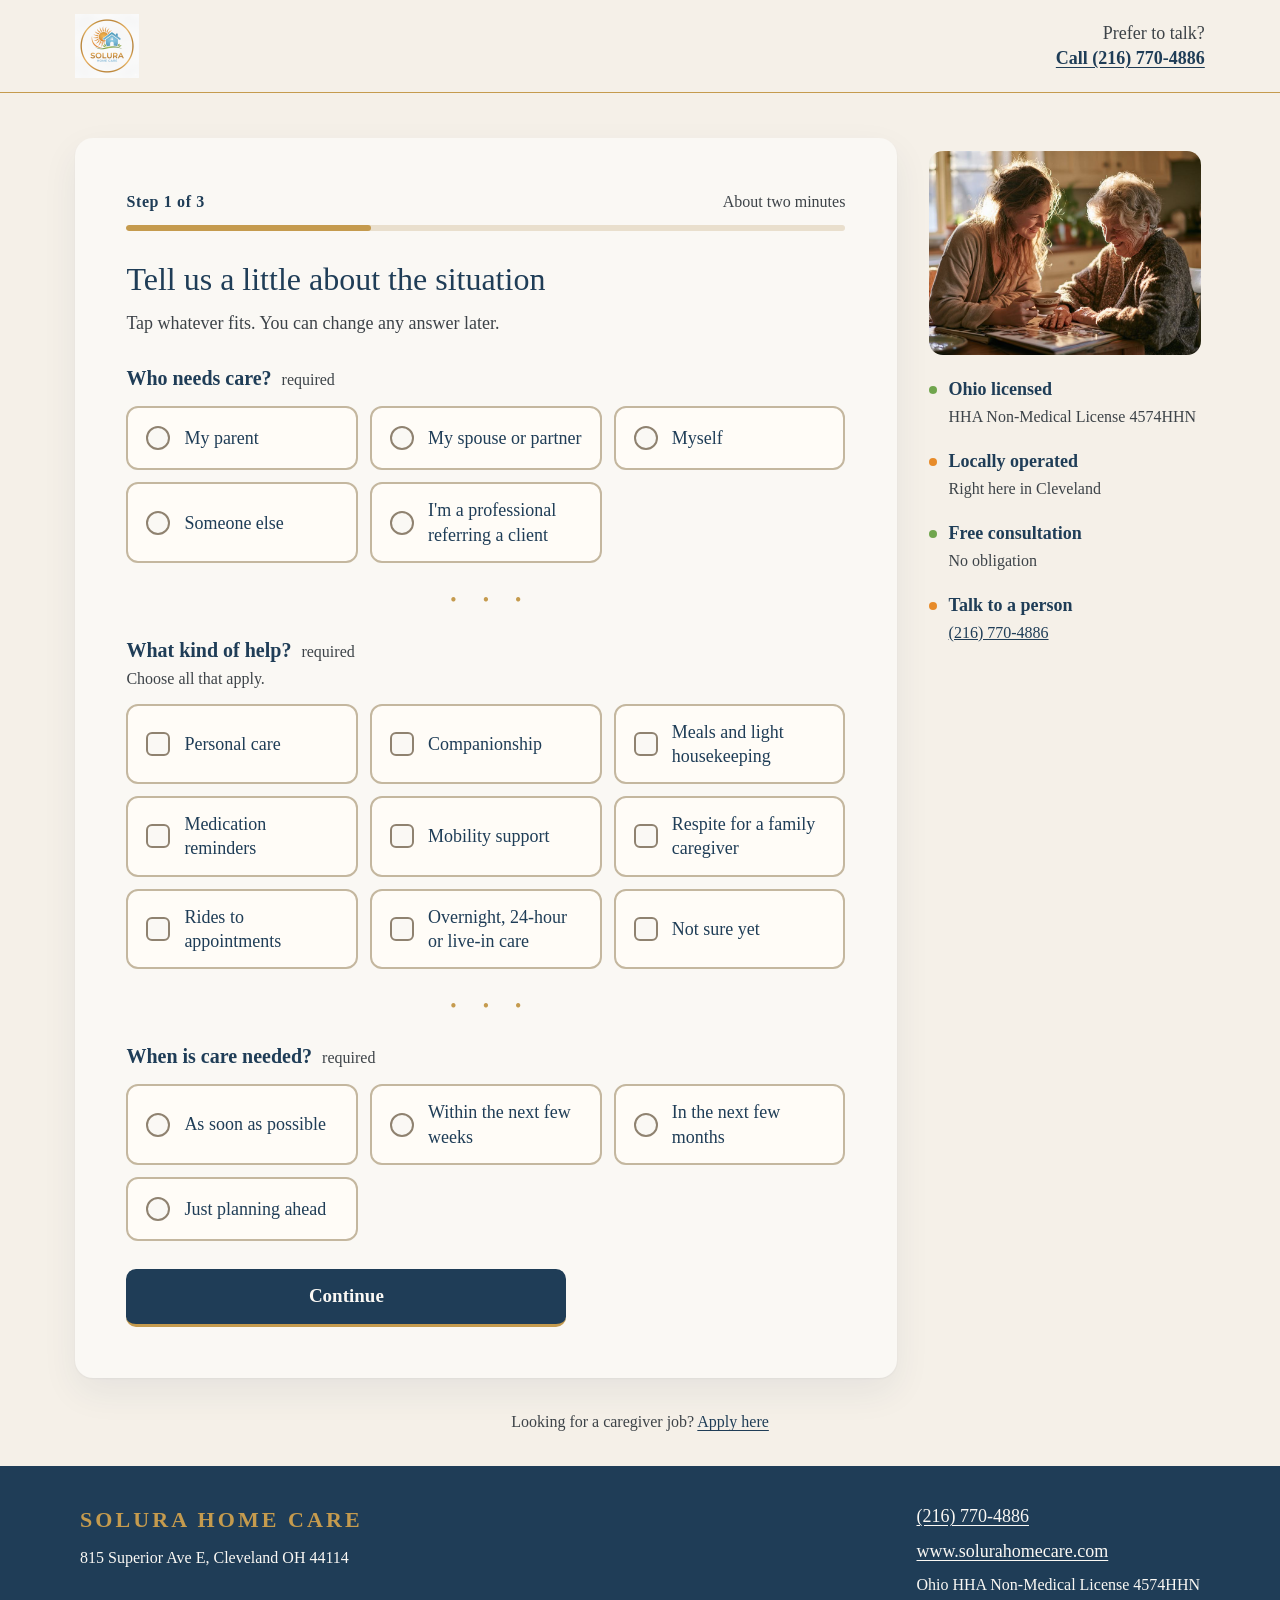
==== commit 2585a463: "Care form: sticky side panel, help options match the website" ====
--- a/care/index.html
+++ b/care/index.html
@@ -94,6 +94,8 @@
   .donephoto img { width: 100%; height: 100%; object-fit: cover; display: block; }
 
   aside { flex: 1 1 280px; min-width: 0; display: flex; flex-direction: column; gap: 22px; padding: clamp(4px, 1vw, 14px) 4px; }
+  /* side panel stays put beside the form while it scrolls (only when it sits beside the card and fits the screen) */
+  @media (min-width: 980px) and (min-height: 640px) { aside { position: sticky; top: 24px; } }
   .trustphoto { width: 100%; aspect-ratio: 4 / 3; border-radius: 14px; overflow: hidden; }
   .trustphoto img { width: 100%; height: 100%; object-fit: cover; display: block; }
   .trust { list-style: none; margin: 0; padding: 0; display: grid; grid-template-columns: repeat(auto-fit, minmax(160px, 1fr)); gap: 18px 20px; }
@@ -220,6 +222,8 @@
       <fieldset>
         <legend style="font-size:18px">Any health conditions we should know about?<span class="opt">optional</span><span class="opt2">Choose any that apply, or skip this and tell us on the phone.</span></legend>
         <div class="chips" id="g-cond"></div>
+        <div class="chips" id="g-cond-more" hidden style="margin-top:12px"></div>
+        <button type="button" class="backbtn" id="btn-condmore" aria-expanded="false" style="margin-top:10px">More conditions</button>
       </fieldset>
       <fieldset>
         <legend style="font-size:18px">Best time to reach you<span class="opt">optional</span></legend>
@@ -397,7 +401,7 @@
   // Option lists: [value for the sheet, label shown]. Sheet-side the labels
   // land in cells Meir reads, so labels travel, codes stay here.
   var RECIP=[['Parent','My parent'],['Spouse','My spouse or partner'],['Self','Myself'],['Other family','Someone else'],['Client/Patient',"I'm a professional referring a client"]];
-  var NEEDS=[['Personal care','Help with bathing, dressing, personal care'],['Companionship','Companionship and help around the house'],['Memory care','Memory care or dementia support'],['Hospital/rehab return','Coming home from hospital or rehab'],['Respite','Giving family a break'],['Overnight/24-hour','Overnight or 24-hour care'],['Not sure yet','Not sure yet']];
+  var NEEDS=[['Personal care','Personal care'],['Companionship','Companionship'],['Meals and light housekeeping','Meals and light housekeeping'],['Medication reminders','Medication reminders'],['Mobility support','Mobility support'],['Respite for a family caregiver','Respite for a family caregiver'],['Rides to appointments','Rides to appointments'],['Overnight/24-hour/live-in','Overnight, 24-hour or live-in care'],['Not sure yet','Not sure yet']]; // same choices and sheet values as the website's care plan form
   var TIMELINE=[['ASAP','As soon as possible'],['Next few weeks','Within the next few weeks'],['Next few months','In the next few months'],['Planning ahead','Just planning ahead']];
   var HOURS=[['A few hours a week','A few hours a week'],['Several hours most days','Several hours most days'],['Full days or overnights','Full days or overnights'],['Not sure','Not sure']];
   var PAY=[['Private pay','Paying privately'],['LTC insurance','Long-term care insurance'],['VA benefits','VA benefits'],['Not sure yet','Not sure yet']];
@@ -405,7 +409,13 @@
   // Values are the PORTAL's condition keys: they land in the same
   // mentioned_conditions column the dashboard's picker writes, feed the
   // conditions engine, and later drive the assessment questions.
-  var CONDS=[['dementia',"Dementia or Alzheimer's"],['parkinsons',"Parkinson's disease"],['stroke','Stroke recovery'],['chf','A heart condition'],['copd','COPD or breathing issues'],['diabetes','Diabetes'],['arthritis','Arthritis or joint pain'],['postsurg','Recovering from surgery'],['fall','Falls or fall risk'],['cancer','Cancer care']];
+  // Same keys and lists as the dashboard's condition picker (ASMT_COMMON_CONDITIONS
+  // first, ASMT_OTHER_CONDITIONS behind "More conditions"). 'fall' is not a
+  // condition in the dashboard (falls are an assessment concern), so it rides
+  // in the readable labels only, never in the keys column.
+  var CONDS=[['dementia',"Dementia or Alzheimer's"],['parkinsons',"Parkinson's disease"],['stroke','Stroke or stroke recovery'],['chf','Heart disease or heart failure'],['copd','COPD or breathing problems'],['diabetes','Diabetes'],['arthritis','Arthritis or joint pain'],['hypertension','High blood pressure'],['cancer','Cancer, current or in remission'],['kidney','Kidney disease'],['postsurg','Recovering from surgery'],['fall','Falls or fall risk'],['vision','Vision loss'],['hearing','Hearing loss'],['depression','Depression or anxiety']];
+  var CONDS_MORE=[['ms','Multiple sclerosis (MS)'],['als','ALS'],['huntington',"Huntington's disease"],['lupus','Lupus'],['crohns',"Crohn's or IBD"],['epilepsy','Epilepsy or seizures'],['tbi','Brain injury'],['chronic_pain','Chronic pain'],['liver','Liver disease'],['thyroid','Thyroid condition'],['osteoporosis','Osteoporosis'],['gerd','Acid reflux or stomach problems'],['anemia','Anemia or a blood disorder'],['wound','A wound or pressure sore that is slow to heal'],['amputation','Amputation'],['tracheostomy','Tracheostomy or ventilator'],['feeding_tube','Feeding tube'],['catheter','Catheter'],['sub_use','Substance use']];
+  var COND_LABEL_ONLY={fall:1};
   var MISSING_PHONE='Please add a phone number so we can reach you.';
   var SHORT_PHONE='That number looks a little short. Please check that it has all 10 digits.';
 
@@ -458,6 +468,15 @@
       host.appendChild(b);
     });
   }
+  // the less common conditions stay folded away unless opened or one of them is picked
+  var condMoreOpen=false;
+  function condMoreSync(){
+    var host=el('g-cond-more'),btn=el('btn-condmore');if(!host||!btn)return;
+    var picked=CONDS_MORE.some(function(c){return st.conds.indexOf(c[0])>-1;});
+    host.hidden=!(condMoreOpen||picked);
+    btn.textContent=condMoreOpen?'Show fewer':'More conditions';
+    btn.setAttribute('aria-expanded',condMoreOpen?'true':'false');
+  }
   function renderAll(){
     renderGroup('g-recipient',RECIP,'recipient',false,false,{errId:'e-recipient',onPick:function(v){
       if(v==='Client/Patient'){st.cameFrom=cur;show('referral');}
@@ -470,6 +489,8 @@
     renderGroup('g-payment',PAY,'payment',false,false,{});
     renderGroup('g-best',TIMES,'best',false,true,{});
     renderGroup('g-cond',CONDS,'conds',true,true,{});
+    renderGroup('g-cond-more',CONDS_MORE,'conds',true,true,{onPick:condMoreSync});
+    condMoreSync();
     renderGroup('g-refneeds',NEEDS,'refNeeds',true,true,{});
   }
 
@@ -498,6 +519,7 @@
   }
 
   el('btn-back').addEventListener('click',function(){show(cur==='step3'?'step2':'step1');});
+  el('btn-condmore').addEventListener('click',function(){condMoreOpen=!condMoreOpen;condMoreSync();});
   el('btn-refback').addEventListener('click',function(){
     if(st.recipient==='Client/Patient')st.recipient=null;
     renderAll();
@@ -570,7 +592,8 @@
     if(!name)return; // belt and suspenders; the gate above already caught it
     if(!phone&&!email)return;
     var ptName=st.recipient==='Self'?'':(el('i-ptfirst').value.trim()+' '+el('i-ptlast').value.trim()).trim();
-    var condLabels=CONDS.filter(function(c){return st.conds.indexOf(c[0])>-1;}).map(function(c){return c[1];});
+    var condLabels=CONDS.concat(CONDS_MORE).filter(function(c){return st.conds.indexOf(c[0])>-1;}).map(function(c){return c[1];});
+    var condKeys=st.conds.filter(function(k){return !COND_LABEL_ONLY[k];});
     postIntake({
       code:CODE,name:name,phone:phone,email:email,
       pt:ptName,
@@ -578,7 +601,7 @@
       notes:el('i-notes').value.trim(),
       needs:st.needs.join(', '),timeline:st.timeline||'',hours:st.hours||'',
       pay:st.payment||'',best:st.best||'',
-      cond:st.conds.join(', '),condLabel:condLabels.join(', '),
+      cond:condKeys.join(', '),condLabel:condLabels.join(', '),
       sms:'yes ('+SMS_CONSENT_VERSION+')',
       variant:'full',org:'',page:String(location.href).slice(0,300),
       hp:el('i-website').value
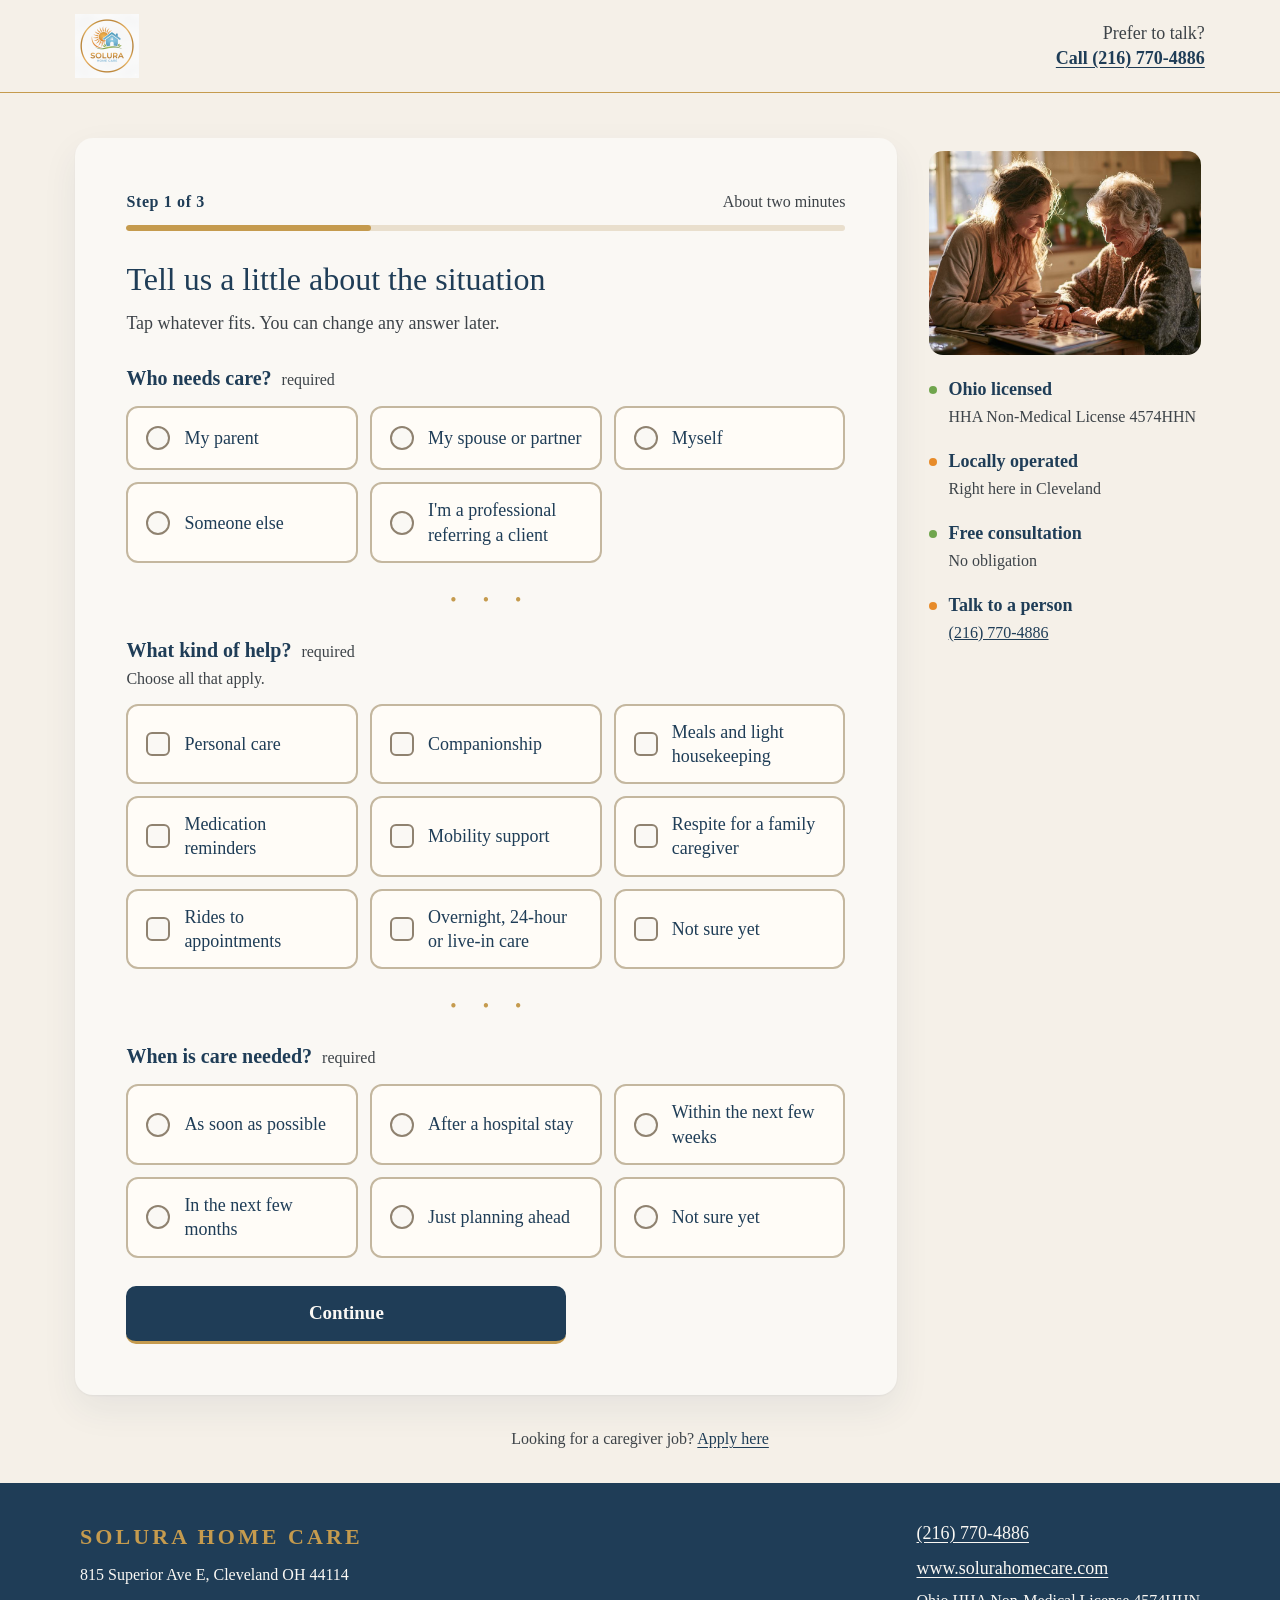
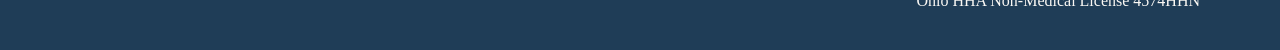
==== commit 0173add2: "Care form: fields match the website form (timing, names, referral fields)" ====
--- a/care/index.html
+++ b/care/index.html
@@ -229,7 +229,7 @@
         <legend style="font-size:18px">Best time to reach you<span class="opt">optional</span></legend>
         <div class="chips" role="radiogroup" id="g-best"></div>
       </fieldset>
-      <div class="field"><label class="flabel" for="i-notes"><span>Anything you'd like us to know?</span><span class="opt">optional</span></label><textarea id="i-notes" name="notes" rows="4" maxlength="1200"></textarea></div>
+      <div class="field"><label class="flabel" for="i-notes"><span>Anything you would like us to know?</span><span class="opt">optional</span></label><textarea id="i-notes" name="notes" rows="4" maxlength="1200" placeholder="Schedule, routines, or questions you have"></textarea></div>
       <div class="hp" aria-hidden="true"><label for="i-website">Website</label><input id="i-website" name="website" type="text" tabindex="-1" autocomplete="off"></div>
       <div id="e-send"></div>
       <div style="display:flex;flex-direction:column;gap:12px">
@@ -250,10 +250,12 @@
         <p class="sub" style="margin-top:10px">Thanks for thinking of us. Share a few details and we'll take it from here.</p>
       </div>
       <div class="f2" style="grid-template-columns:repeat(auto-fit, minmax(min(100%, 240px), 1fr))">
-        <div class="field"><label class="flabel" for="i-refname"><span>Your name</span><span class="opt">required</span></label><input id="i-refname" type="text" autocomplete="name" maxlength="120"><div id="e-refname"></div></div>
-        <div class="field"><label class="flabel" for="i-reforg"><span>Organization</span><span class="opt">required</span></label><input id="i-reforg" type="text" autocomplete="organization" maxlength="120"><div id="e-reforg"></div></div>
-        <div class="field"><label class="flabel" for="i-refphone"><span>Your phone</span><span class="opt">required</span></label><input id="i-refphone" type="tel" inputmode="tel" maxlength="14"><div id="e-refphone"></div></div>
-        <div class="field"><label class="flabel" for="i-refclient"><span>Client first name</span><span class="opt">required</span></label><input id="i-refclient" type="text" maxlength="120"><div id="e-refclient"></div></div>
+        <div class="field"><label class="flabel" for="i-reffirst"><span>First name</span><span class="opt">required</span></label><input id="i-reffirst" type="text" autocomplete="given-name" maxlength="60"><div id="e-reffirst"></div></div>
+        <div class="field"><label class="flabel" for="i-reflast"><span>Last name</span><span class="opt">required</span></label><input id="i-reflast" type="text" autocomplete="family-name" maxlength="60"><div id="e-reflast"></div></div>
+        <div class="field"><label class="flabel" for="i-reforg"><span>Your organization</span><span class="opt">required</span></label><input id="i-reforg" type="text" autocomplete="organization" maxlength="120"><div id="e-reforg"></div></div>
+        <div class="field"><label class="flabel" for="i-refrole"><span>Your role</span><span class="opt">optional</span></label><input id="i-refrole" type="text" autocomplete="organization-title" maxlength="80" placeholder="For example, discharge planner or social worker"></div>
+        <div class="field"><label class="flabel" for="i-refphone"><span>Mobile phone</span><span class="opt">required</span></label><input id="i-refphone" type="tel" inputmode="tel" maxlength="14"><div id="e-refphone"></div></div>
+        <div class="field"><label class="flabel" for="i-refclient"><span>Your client's first name or initials</span><span class="opt">required</span></label><input id="i-refclient" type="text" maxlength="120"><div id="e-refclient"></div></div>
       </div>
       <fieldset>
         <legend style="font-size:18px">What does the client need?<span class="opt">optional</span><span class="opt2">Choose all that apply.</span></legend>
@@ -394,7 +396,7 @@
   window.addEventListener('pagehide',function(){if(tp.started&&!tp.done)tpSend();});
   setInterval(function(){if(tp.dirty)tpSend();},20000);
   document.addEventListener('focusin',function(ev){
-    var t=ev.target,FM={'i-zip':'zip','i-first':'first','i-last':'last','i-phone':'phone','i-email':'email','i-ptfirst':'ptfirst','i-ptlast':'ptlast','i-notes':'notes','i-refname':'refname','i-reforg':'reforg','i-refphone':'refphone','i-refclient':'refclient','i-refnote':'refnote'};
+    var t=ev.target,FM={'i-zip':'zip','i-first':'first','i-last':'last','i-phone':'phone','i-email':'email','i-ptfirst':'ptfirst','i-ptlast':'ptlast','i-notes':'notes','i-reffirst':'reffirst','i-reflast':'reflast','i-refrole':'refrole','i-reforg':'reforg','i-refphone':'refphone','i-refclient':'refclient','i-refnote':'refnote'};
     if(t&&t.id&&FM[t.id])tpTouch(FM[t.id]);
   });
 
@@ -402,7 +404,7 @@
   // land in cells Meir reads, so labels travel, codes stay here.
   var RECIP=[['Parent','My parent'],['Spouse','My spouse or partner'],['Self','Myself'],['Other family','Someone else'],['Client/Patient',"I'm a professional referring a client"]];
   var NEEDS=[['Personal care','Personal care'],['Companionship','Companionship'],['Meals and light housekeeping','Meals and light housekeeping'],['Medication reminders','Medication reminders'],['Mobility support','Mobility support'],['Respite for a family caregiver','Respite for a family caregiver'],['Rides to appointments','Rides to appointments'],['Overnight/24-hour/live-in','Overnight, 24-hour or live-in care'],['Not sure yet','Not sure yet']]; // same choices and sheet values as the website's care plan form
-  var TIMELINE=[['ASAP','As soon as possible'],['Next few weeks','Within the next few weeks'],['Next few months','In the next few months'],['Planning ahead','Just planning ahead']];
+  var TIMELINE=[['ASAP','As soon as possible'],['After hospital','After a hospital stay'],['Next few weeks','Within the next few weeks'],['Next few months','In the next few months'],['Planning ahead','Just planning ahead'],['Not sure yet','Not sure yet']]; // same choices as the website; 'After hospital' is sent as ASAP plus a note
   var HOURS=[['A few hours a week','A few hours a week'],['Several hours most days','Several hours most days'],['Full days or overnights','Full days or overnights'],['Not sure','Not sure']];
   var PAY=[['Private pay','Paying privately'],['LTC insurance','Long-term care insurance'],['VA benefits','VA benefits'],['Not sure yet','Not sure yet']];
   var TIMES=[['Morning','Morning'],['Afternoon','Afternoon'],['Evening','Evening'],['Anytime','Anytime']];
@@ -551,7 +553,7 @@
   });
   el('i-phone').addEventListener('input',function(){this.value=fmtPhone(this.value);setErr('e-phone','');markField('i-phone',false);});
   el('i-refphone').addEventListener('input',function(){this.value=fmtPhone(this.value);setErr('e-refphone','');markField('i-refphone',false);});
-  [['i-first','e-first'],['i-last','e-last'],['i-email','e-email'],['i-refname','e-refname'],['i-reforg','e-reforg'],['i-refclient','e-refclient']].forEach(function(p){
+  [['i-first','e-first'],['i-last','e-last'],['i-email','e-email'],['i-reffirst','e-reffirst'],['i-reflast','e-reflast'],['i-reforg','e-reforg'],['i-refclient','e-refclient']].forEach(function(p){
     el(p[0]).addEventListener('input',function(){setErr(p[1],'');markField(p[0],false);});
   });
 
@@ -598,8 +600,8 @@
       code:CODE,name:name,phone:phone,email:email,
       pt:ptName,
       rel:st.recipient||'',zip:el('i-zip').value.trim(),
-      notes:el('i-notes').value.trim(),
-      needs:st.needs.join(', '),timeline:st.timeline||'',hours:st.hours||'',
+      notes:((st.timeline==='After hospital'?'Timing: after a hospital stay. ':'')+el('i-notes').value.trim()).trim(),
+      needs:st.needs.join(', '),timeline:(st.timeline==='After hospital'?'ASAP':st.timeline)||'',hours:st.hours||'',
       pay:st.payment||'',best:st.best||'',
       cond:condKeys.join(', '),condLabel:condLabels.join(', '),
       sms:'yes ('+SMS_CONSENT_VERSION+')',
@@ -614,10 +616,11 @@
   // ── submit (referral) ──
   el('btn-refsubmit').addEventListener('click',function(){
     setErr('e-refsend','');
-    var rn=el('i-refname').value.trim(),ro=el('i-reforg').value.trim();
+    var rf=el('i-reffirst').value.trim(),rl=el('i-reflast').value.trim(),rn=(rf+' '+rl).trim(),ro=el('i-reforg').value.trim(),rr=el('i-refrole').value.trim();
     var rp=el('i-refphone').value.trim(),rc=el('i-refclient').value.trim();
     var bad=false;
-    if(!rn){setErr('e-refname','Please add your name.');markField('i-refname',true);bad=true;}
+    if(!rf){setErr('e-reffirst','Please add your first name.');markField('i-reffirst',true);bad=true;}
+    if(!rl){setErr('e-reflast','Please add your last name.');markField('i-reflast',true);bad=true;}
     if(!ro){setErr('e-reforg','Please add your organization.');markField('i-reforg',true);bad=true;}
     var n=digits(rp);
     if(!n){setErr('e-refphone','Please add a phone number so we can call you back.');markField('i-refphone',true);bad=true;}
@@ -626,12 +629,12 @@
     if(bad)return;
     postIntake({
       code:CODE,name:rn,phone:rp,email:'',pt:rc,
-      rel:'Client/Patient',zip:'',notes:el('i-refnote').value.trim(),
+      rel:'Client/Patient',zip:'',notes:((rr?'Role: '+rr+'. ':'')+el('i-refnote').value.trim()).trim(),
       needs:st.refNeeds.join(', '),timeline:'',hours:'',pay:'',best:'',sms:'',cond:'',condLabel:'',
       variant:'referral',org:ro,page:String(location.href).slice(0,300),
       hp:el('i-website').value
     },this,'e-refsend','Send referral',function(){
-      el('refdone-title').textContent='Thank you, '+(rn.split(/\s+/)[0]||'')+'.';
+      el('refdone-title').textContent='Thank you, '+rf+'.';
       el('refdone-body').textContent='Your referral for '+(rc||'your client')+" came through. We'll call you back promptly to talk through next steps.";
       show('refdone');
     });
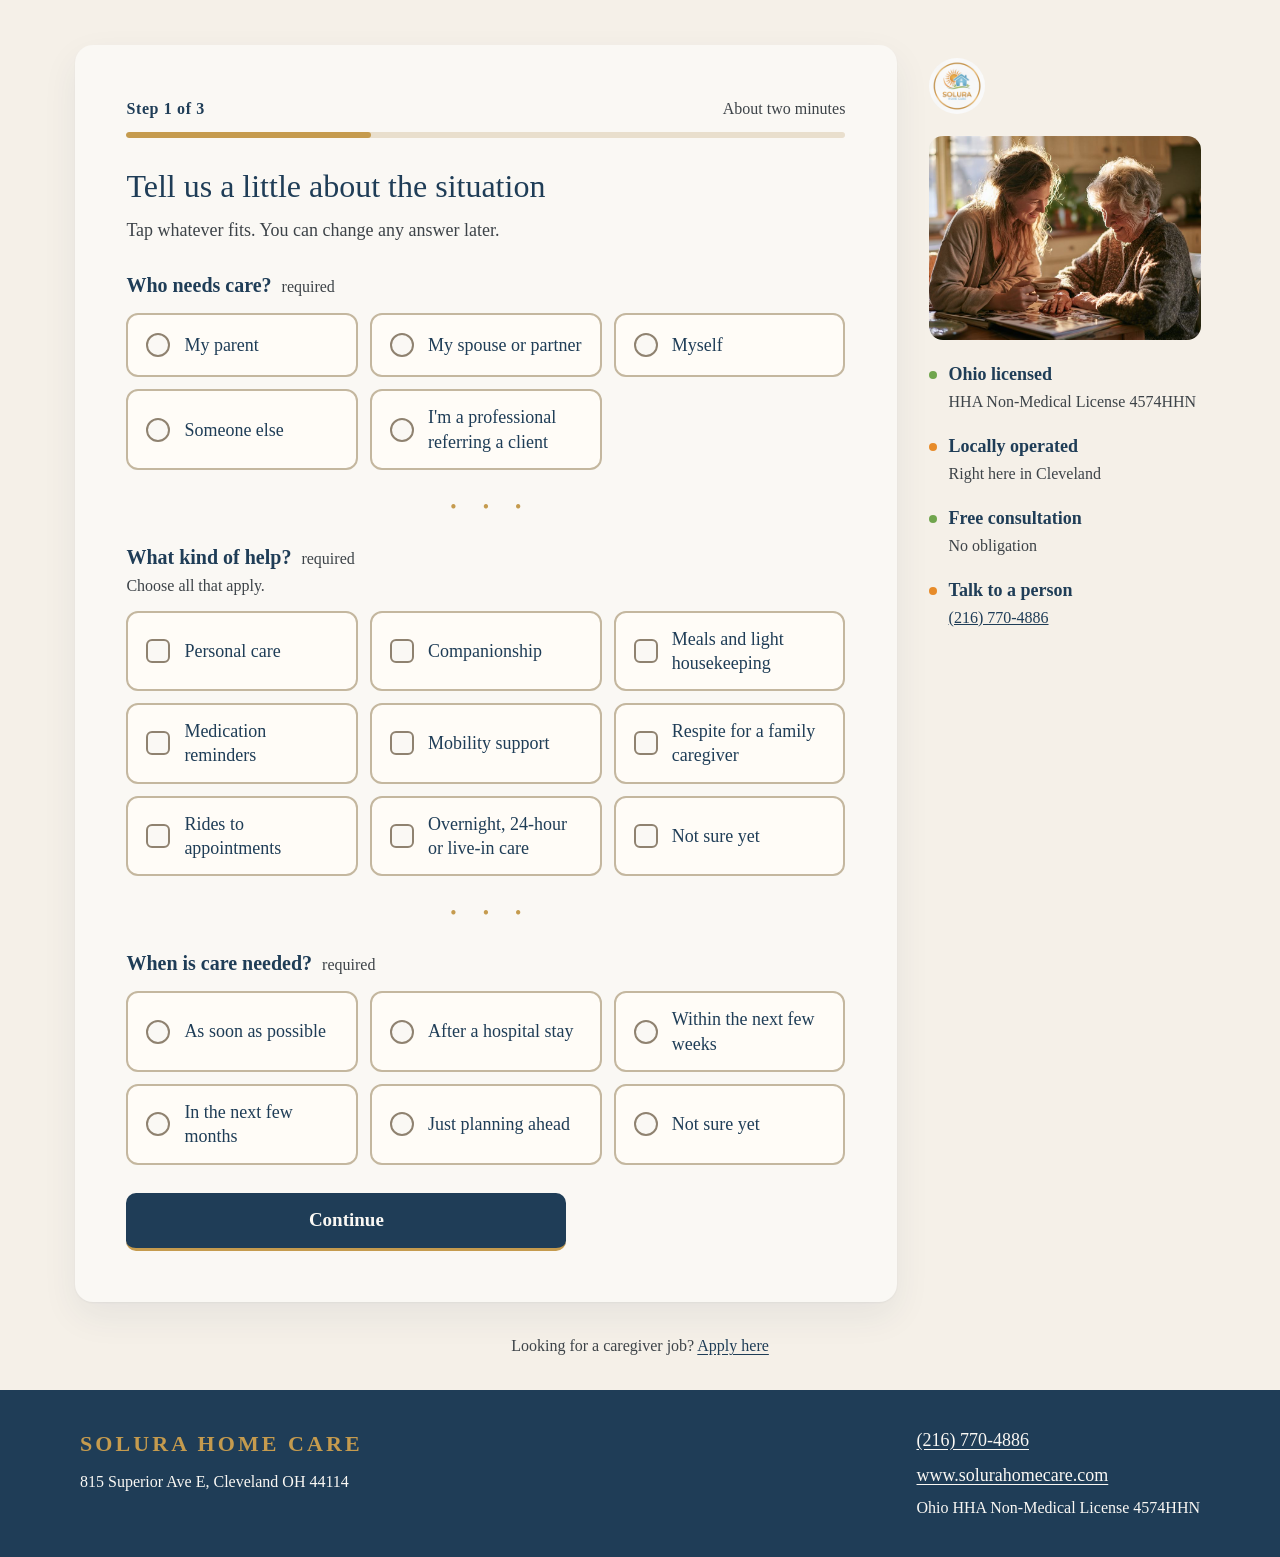
==== commit 4cee7fbe: "Care form: no top bar, small logo, tall side panel shows bottom or top then holds" ====
--- a/care/index.html
+++ b/care/index.html
@@ -18,6 +18,11 @@
   .hdr p { margin: 0; font-size: 18px; line-height: 1.4; text-align: right; }
   .hdr a { font-weight: bold; text-decoration: underline; text-underline-offset: 3px; }
   .goldline { height: 1px; background: #C59B4E; }
+  /* small logo: top of the side panel on wide screens, top of the form card on phones (the header bar was removed) */
+  .brandmark { display: block; line-height: 0; width: max-content; }
+  .brandmark img { width: 56px; height: 56px; display: block; border-radius: 50%; }
+  .brandmark--card { display: none; }
+  @media (max-width: 979px) { aside .brandmark { display: none; } .brandmark--card { display: block; margin-bottom: -10px; } .brandmark--card img { width: 44px; height: 44px; } }
 
   main { max-width: 1232px; margin: 0 auto; padding: clamp(16px, 3.5vw, 48px) clamp(16px, 4vw, 56px) 28px; display: flex; flex-wrap: wrap; gap: 28px; align-items: flex-start; }
   .card { flex: 999 1 560px; min-width: 0; background: #faf8f4; border-radius: 18px; padding: clamp(22px, 4vw, 52px); box-shadow: 0 1px 2px rgba(31,61,87,.05), 0 14px 36px rgba(31,61,87,.07); display: flex; flex-direction: column; gap: 28px; }
@@ -94,8 +99,9 @@
   .donephoto img { width: 100%; height: 100%; object-fit: cover; display: block; }
 
   aside { flex: 1 1 280px; min-width: 0; display: flex; flex-direction: column; gap: 22px; padding: clamp(4px, 1vw, 14px) 4px; }
-  /* side panel stays put beside the form while it scrolls (only when it sits beside the card and fits the screen) */
-  @media (min-width: 980px) and (min-height: 640px) { aside { position: sticky; top: 24px; } }
+  /* side panel stays beside the form while the page scrolls; when it is taller than the window, a script lets it
+     scroll just far enough to show its bottom (scrolling down) or its top (scrolling up), then hold */
+  @media (min-width: 980px) { aside { position: sticky; top: 24px; } }
   .trustphoto { width: 100%; aspect-ratio: 4 / 3; border-radius: 14px; overflow: hidden; }
   .trustphoto img { width: 100%; height: 100%; object-fit: cover; display: block; }
   .trust { list-style: none; margin: 0; padding: 0; display: grid; grid-template-columns: repeat(auto-fit, minmax(160px, 1fr)); gap: 18px 20px; }
@@ -116,14 +122,10 @@
 </style>
 </head>
 <body>
-<header class="hdr">
-  <a href="https://solurahomecare.com" aria-label="Solura Home Care home" style="line-height:0"><img src="https://solurahomecare.com/wp-content/uploads/2026/01/Solura.png" alt="Solura Home Care" onerror="this.onerror=null;this.src='/logo.png';this.style.width='64px'"></a>
-  <p><span style="display:block">Prefer to talk?</span><a href="tel:+12167704886">Call (216) 770-4886</a></p>
-</header>
-<div class="goldline"></div>
 
 <main>
   <section class="card" aria-label="Care inquiry form">
+    <a class="brandmark brandmark--card" href="https://solurahomecare.com" aria-label="Solura Home Care home"><img src="https://solurahomecare.com/wp-content/uploads/2026/01/Solura.png" alt="Solura Home Care" width="56" height="56" onerror="this.onerror=null;this.src='/logo.png'"></a>
 
     <div id="backrow" class="steprow" hidden>
       <button type="button" class="backbtn" id="btn-back"><svg width="16" height="16" viewBox="0 0 16 16" aria-hidden="true"><path d="M10 3L5 8l5 5" fill="none" stroke="#1f3d57" stroke-width="2" stroke-linecap="round" stroke-linejoin="round"></path></svg>Back</button>
@@ -310,6 +312,7 @@
   </section>
 
   <aside aria-label="About Solura Home Care" id="aside">
+    <a class="brandmark" href="https://solurahomecare.com" aria-label="Solura Home Care home"><img src="https://solurahomecare.com/wp-content/uploads/2026/01/Solura.png" alt="Solura Home Care" width="56" height="56" onerror="this.onerror=null;this.src='/logo.png'"></a>
     <div class="trustphoto"><img src="/images/trust-photo.jpg" alt="A caregiver and an older woman share tea and look through a photo album at a kitchen table" loading="lazy"></div>
     <ul class="trust">
       <li><span class="dot" style="background:#70A54D"></span><span><b>Ohio licensed</b><small>HHA Non-Medical License 4574HHN</small></span></li>
@@ -640,6 +643,23 @@
     });
   });
 
+  // side panel: holds in place; if taller than the window it moves only until its bottom (going down) or top (going up) shows
+  (function(){
+    var a=el('aside');if(!a||!window.matchMedia)return;
+    var mq=window.matchMedia('(min-width: 980px)'),GAP=24,top=GAP,lastY=window.scrollY,busy=false;
+    function update(){
+      busy=false;
+      var y=window.scrollY,d=y-lastY;lastY=y;
+      if(!mq.matches){a.style.top='';return;}
+      var vh=window.innerHeight,h=a.offsetHeight,min=Math.min(GAP,vh-h-GAP);
+      top=Math.max(min,Math.min(GAP,top-d));
+      a.style.top=Math.round(top)+'px';
+    }
+    function ask(){if(!busy){busy=true;requestAnimationFrame(update);}}
+    window.addEventListener('scroll',ask,{passive:true});
+    window.addEventListener('resize',function(){top=Math.min(top,GAP);ask();});
+    update();
+  })();
   renderAll();
   show('step1');
 })();
